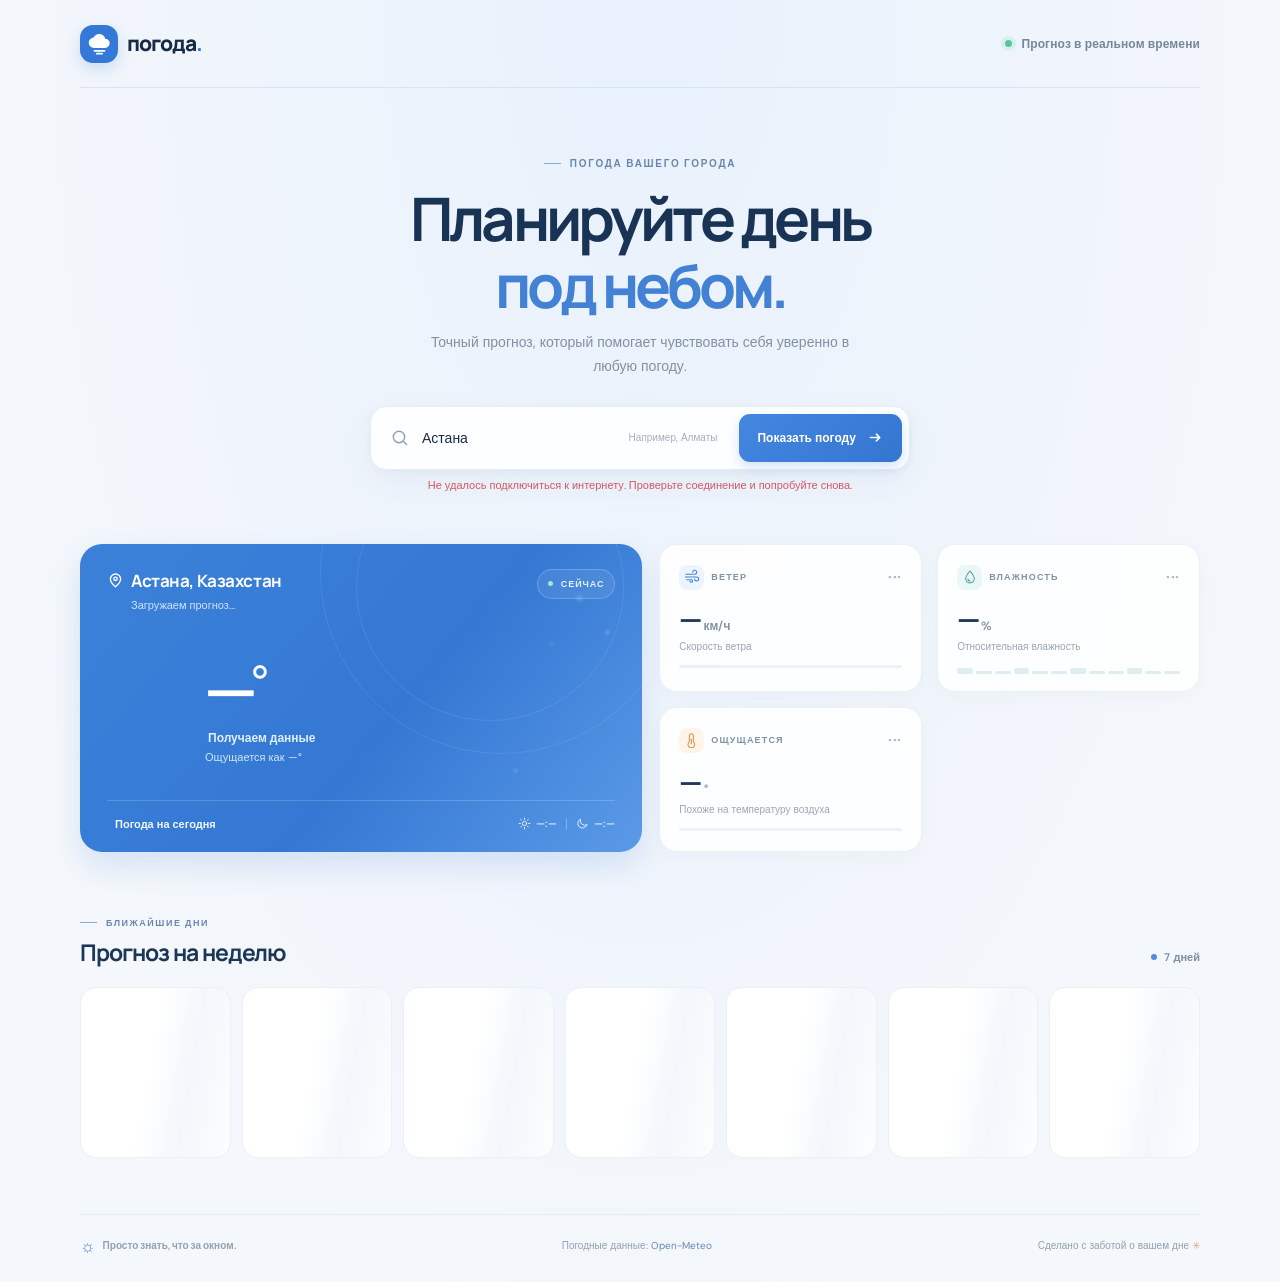
==== index.html @ a31941ef "Publish weather app: add index.html at repository root" ====
<!doctype html>
<html lang="ru">
  <head>
    <meta charset="UTF-8" />
    <meta name="viewport" content="width=device-width, initial-scale=1.0" />
    <meta name="theme-color" content="#f3f7fb" />
    <meta name="description" content="Простой прогноз погоды на сегодня и на 7 дней." />
    <title>Погода — прогноз рядом</title>
    <link rel="preconnect" href="https://fonts.googleapis.com" />
    <link rel="preconnect" href="https://fonts.gstatic.com" crossorigin />
    <link href="https://fonts.googleapis.com/css2?family=DM+Sans:wght@400;500;600;700&family=Manrope:wght@400;500;600;700;800&display=swap" rel="stylesheet" />
    <link rel="stylesheet" href="style.css" />
    <script src="app.js" defer></script>
  </head>
  <body>
    <div class="page-shell">
      <header class="topbar">
        <a class="brand" href="#top" aria-label="Погода — на главную">
          <span class="brand-mark" aria-hidden="true">
            <svg viewBox="0 0 40 40" fill="none"><path d="M12 26.5h16.2a6.8 6.8 0 0 0 .2-13.6 9 9 0 0 0-17-1.7A7.6 7.6 0 0 0 12 26.5Z" fill="currentColor"/><path d="M12.5 31h15M16 35h8" stroke="currentColor" stroke-width="2.5" stroke-linecap="round"/></svg>
          </span>
          <span>погода<span class="brand-dot">.</span></span>
        </a>
        <div class="topbar-note"><span class="live-dot"></span> Прогноз в реальном времени</div>
      </header>

      <main id="top">
        <section class="intro" aria-labelledby="page-title">
          <div class="eyebrow"><span class="eyebrow-line"></span> ПОГОДА ВАШЕГО ГОРОДА</div>
          <h1 id="page-title">Планируйте день<br /><span>под небом.</span></h1>
          <p class="intro-copy">Точный прогноз, который помогает чувствовать себя уверенно в любую погоду.</p>

          <form class="search-form" id="search-form" autocomplete="off">
            <label class="search-box" for="city-input">
              <svg class="search-icon" viewBox="0 0 24 24" aria-hidden="true"><circle cx="10.8" cy="10.8" r="6.8"/><path d="m16 16 4.3 4.3"/></svg>
              <input id="city-input" name="city" type="search" placeholder="Введите город" value="Астана" aria-label="Название города" required minlength="2" />
              <span class="input-hint">Например, Алматы</span>
            </label>
            <button class="search-button" id="search-button" type="submit">
              <span class="button-label">Показать погоду</span>
              <span class="button-spinner" aria-hidden="true"></span>
              <svg viewBox="0 0 20 20" aria-hidden="true"><path d="M4 10h11m-4-4 4 4-4 4"/></svg>
            </button>
            <div class="search-results" id="search-results" role="listbox" aria-label="Выберите город"></div>
          </form>
          <p class="form-message" id="form-message" role="status" aria-live="polite"></p>
        </section>

        <section class="weather-layout" id="weather-panel" aria-label="Погода" aria-busy="true">
          <article class="current-card">
            <div class="card-orb orb-one"></div><div class="card-orb orb-two"></div>
            <div class="current-topline">
              <div>
                <div class="location-label"><svg viewBox="0 0 20 20" aria-hidden="true"><path d="M16 8.3c0 4.2-6 9.1-6 9.1S4 12.5 4 8.3a6 6 0 1 1 12 0Z"/><circle cx="10" cy="8" r="2"/></svg><span id="location-name">Астана, Казахстан</span></div>
                <p class="local-time" id="local-time">Загружаем прогноз…</p>
              </div>
              <span class="today-pill"><span class="live-dot"></span> СЕЙЧАС</span>
            </div>
            <div class="current-main">
              <div class="current-condition">
                <div class="weather-icon current-icon" id="current-icon" aria-hidden="true"></div>
                <div class="temperature-wrap">
                  <div class="temperature" id="temperature">—<span>°</span></div>
                  <div class="condition-label" id="condition-label">Получаем данные</div>
                </div>
              </div>
              <div class="high-low" id="high-low">Ощущается как —°</div>
            </div>
            <div class="current-bottom">
              <div class="today-summary"><span class="summary-icon" id="today-icon" aria-hidden="true"></span><span id="today-summary">Погода на сегодня</span></div>
              <div class="sun-times"><span><svg viewBox="0 0 20 20" aria-hidden="true"><circle cx="10" cy="10" r="3.3"/><path d="M10 1.7v2m0 12.6v2M1.7 10h2m12.6 0h2m-14.2-6.3 1.4 1.4m9 9 1.4 1.4m0-11.8-1.4 1.4m-9 9-1.4 1.4"/></svg><b id="sunrise">—:—</b></span><i></i><span><svg viewBox="0 0 20 20" aria-hidden="true"><path d="M16.8 12.2A7.2 7.2 0 0 1 7 3.3a7.2 7.2 0 1 0 9.8 8.9Z"/></svg><b id="sunset">—:—</b></span></div>
            </div>
          </article>

          <div class="detail-grid" aria-label="Погодные показатели">
            <article class="detail-card">
              <div class="detail-heading"><span class="detail-icon wind-icon"><svg viewBox="0 0 24 24" aria-hidden="true"><path d="M3 8h13a3 3 0 1 0-3-3M2 12h17a3 3 0 1 1-3 3M4 16h7a2 2 0 1 1-2 2"/></svg></span><span>ВЕТЕР</span><span class="detail-kebab">···</span></div>
              <div class="detail-value"><span id="wind-value">—</span><small> км/ч</small></div>
              <div class="detail-note" id="wind-note">Скорость ветра</div>
              <div class="wind-meter"><span id="wind-meter-fill"></span></div>
            </article>
            <article class="detail-card">
              <div class="detail-heading"><span class="detail-icon humidity-icon"><svg viewBox="0 0 24 24" aria-hidden="true"><path d="M12 3s-6.5 7.4-6.5 11.4a6.5 6.5 0 1 0 13 0C18.5 10.4 12 3 12 3Z"/><path d="M9 15a3 3 0 0 0 3 3"/></svg></span><span>ВЛАЖНОСТЬ</span><span class="detail-kebab">···</span></div>
              <div class="detail-value"><span id="humidity-value">—</span><small>%</small></div>
              <div class="detail-note">Относительная влажность</div>
              <div class="humidity-bars" aria-hidden="true"><i></i><i></i><i></i><i></i><i></i><i></i><i></i><i></i><i></i><i></i><i></i><i></i></div>
            </article>
            <article class="detail-card feels-card">
              <div class="detail-heading"><span class="detail-icon feels-icon"><svg viewBox="0 0 24 24" aria-hidden="true"><path d="M14 14.8V5.5a3 3 0 0 0-6 0v9.3a5 5 0 1 0 6 0Z"/><path d="M11 11v7"/></svg></span><span>ОЩУЩАЕТСЯ</span><span class="detail-kebab">···</span></div>
              <div class="detail-value"><span id="feels-value">—</span><small>°</small></div>
              <div class="detail-note" id="feels-note">Похоже на температуру воздуха</div>
              <div class="feels-track"><span id="feels-track-fill"></span></div>
            </article>
          </div>
        </section>

        <section class="forecast-section" aria-labelledby="forecast-title">
          <div class="section-heading">
            <div><div class="eyebrow"><span class="eyebrow-line"></span> БЛИЖАЙШИЕ ДНИ</div><h2 id="forecast-title">Прогноз на неделю</h2></div>
            <div class="week-label"><span class="week-label-dot"></span> 7 дней</div>
          </div>
          <div class="forecast-grid" id="forecast-grid" aria-live="polite">
            <div class="forecast-skeleton"></div><div class="forecast-skeleton"></div><div class="forecast-skeleton"></div><div class="forecast-skeleton"></div><div class="forecast-skeleton"></div><div class="forecast-skeleton"></div><div class="forecast-skeleton"></div>
          </div>
        </section>
      </main>

      <footer class="footer">
        <div class="footer-brand"><span class="footer-mark">☼</span><span>Просто знать, что за окном.</span></div>
        <p>Погодные данные: <a href="https://open-meteo.com/" target="_blank" rel="noreferrer">Open-Meteo</a></p>
        <p class="footer-credit">Сделано с заботой о вашем дне <span>✳</span></p>
      </footer>
    </div>
  </body>
</html>
---- style.css ----
:root {
  color-scheme: light;
  --ink: #172b47;
  --muted: #8291a5;
  --blue: #3479d8;
  --blue-dark: #2266c5;
  --line: #e9eef5;
  --paper: #ffffff;
  --bg: #f4f7fb;
  font-family: "DM Sans", sans-serif;
  font-synthesis: none;
  text-rendering: optimizeLegibility;
}

* { box-sizing: border-box; }
html { min-width: 320px; scroll-behavior: smooth; }
body { margin: 0; min-height: 100vh; color: var(--ink); background: radial-gradient(ellipse at 50% 0%, #e8f1fc 0%, #f4f7fb 43rem, #f4f7fb 100%); }
button, input { font: inherit; }
button { -webkit-tap-highlight-color: transparent; }
.page-shell { width: min(1120px, calc(100% - 64px)); margin: 0 auto; }
.topbar { height: 88px; display: flex; align-items: center; justify-content: space-between; border-bottom: 1px solid rgba(206, 218, 232, .58); }
.brand { display: inline-flex; align-items: center; gap: 9px; color: var(--ink); text-decoration: none; font: 800 21px/1 "Manrope", sans-serif; letter-spacing: -1px; }
.brand-mark { width: 38px; height: 38px; display: grid; place-items: center; color: #fff; background: var(--blue); border-radius: 13px; box-shadow: 0 6px 15px #3479d833; }
.brand-mark svg { width: 27px; }
.brand-dot { color: var(--blue); }
.topbar-note { display: flex; align-items: center; gap: 9px; color: #75869d; font-size: 12px; font-weight: 600; letter-spacing: .01em; }
.live-dot { width: 7px; height: 7px; background: #55c697; display: inline-block; border-radius: 50%; box-shadow: 0 0 0 4px #55c69722; }
.intro { max-width: 630px; margin: 69px auto 50px; text-align: center; }
.eyebrow { display: flex; align-items: center; justify-content: center; gap: 9px; color: #6987ae; font-size: 10px; font-weight: 700; letter-spacing: .17em; }
.eyebrow-line { width: 17px; height: 1px; background: #89a9d0; }
h1, h2 { font-family: "Manrope", sans-serif; }
h1 { margin: 15px 0 12px; color: #193354; font-size: clamp(42px, 6vw, 60px); font-weight: 700; line-height: 1.12; letter-spacing: -.065em; }
h1 span { color: #4281d3; }
.intro-copy { margin: 0 auto; max-width: 430px; color: #8190a3; font-size: 14px; line-height: 1.7; }
.search-form { position: relative; display: flex; gap: 10px; max-width: 540px; margin: 27px auto 0; padding: 7px; border: 1px solid #e7edf5; border-radius: 16px; background: rgba(255,255,255,.91); box-shadow: 0 11px 30px #3151780d, 0 2px 7px #31517808; text-align: left; }
.search-box { display: flex; flex: 1; min-width: 0; align-items: center; gap: 12px; padding: 0 12px; }
.search-icon { width: 20px; height: 20px; fill: none; stroke: #91a1b6; stroke-width: 1.8; flex: none; }
.search-box input { width: 100%; min-width: 0; padding: 10px 0; border: 0; outline: none; color: var(--ink); background: transparent; font-size: 14px; }
.search-box input::placeholder { color: #9aa7b7; }
.input-hint { flex: none; color: #a3afbe; font-size: 10px; }
.search-button { display: inline-flex; align-items: center; justify-content: center; gap: 11px; min-height: 48px; padding: 0 18px; border: 0; border-radius: 11px; color: #fff; background: linear-gradient(135deg, #4387e1, #3475d0); box-shadow: 0 5px 12px #3479d833; cursor: pointer; font-size: 12px; font-weight: 700; white-space: nowrap; transition: transform .2s ease, box-shadow .2s ease, background .2s ease; }
.search-button:hover { background: linear-gradient(135deg, #367bd8, #2869c5); box-shadow: 0 8px 16px #3479d844; transform: translateY(-1px); }
.search-button:focus-visible, .search-box input:focus-visible { outline: 3px solid #79a9ec88; outline-offset: 2px; }
.search-button svg { width: 17px; fill: none; stroke: currentColor; stroke-width: 1.8; stroke-linecap: round; stroke-linejoin: round; }
.button-spinner { display: none; width: 14px; height: 14px; border: 2px solid #ffffff66; border-top-color: #fff; border-radius: 50%; animation: spin .7s linear infinite; }
.search-form.is-loading .button-label, .search-form.is-loading .search-button svg { display: none; }
.search-form.is-loading .button-spinner { display: inline-block; }
.search-button:disabled { cursor: wait; opacity: .85; }
.search-results { position: absolute; z-index: 5; top: calc(100% + 8px); right: 0; left: 0; display: none; padding: 6px; border: 1px solid var(--line); border-radius: 13px; background: #fff; box-shadow: 0 16px 40px #203e631f; }
.search-results.is-visible { display: block; animation: pop-in .18s ease both; }
.city-option { display: flex; width: 100%; align-items: center; gap: 11px; padding: 11px; border: 0; border-radius: 9px; background: transparent; color: var(--ink); text-align: left; cursor: pointer; }
.city-option:hover, .city-option:focus-visible { outline: none; background: #f1f6fc; }
.city-option-pin { width: 31px; height: 31px; display: grid; place-items: center; border-radius: 9px; color: var(--blue); background: #edf4fd; }
.city-option-pin svg { width: 16px; fill: none; stroke: currentColor; stroke-width: 1.7; }
.city-option-main { flex: 1; font-size: 13px; font-weight: 700; }
.city-option-sub { color: #94a2b4; font-size: 11px; }
.city-option-arrow { color: #9caec2; }
.form-message { min-height: 16px; margin: 8px 0 0; color: #da5962; font-size: 11px; }
.form-message:empty { visibility: hidden; }
.weather-layout { display: grid; grid-template-columns: 1.04fr 1fr; gap: 17px; transition: opacity .25s ease; }
.weather-layout.is-loading { opacity: .67; }
.current-card { position: relative; isolation: isolate; min-height: 306px; overflow: hidden; display: flex; flex-direction: column; justify-content: space-between; padding: 25px 27px 21px; border-radius: 22px; color: #fff; background: linear-gradient(130deg, #3b81d9 0%, #3478d3 56%, #5b9ae7 100%); box-shadow: 0 14px 30px #397cd52a; }
.current-card::before { position: absolute; z-index: -2; top: -152px; right: -40px; width: 360px; height: 360px; border: 1px solid #ffffff17; border-radius: 50%; content: ""; }
.current-card::after { position: absolute; z-index: -2; top: -91px; right: 18px; width: 266px; height: 266px; border: 1px solid #ffffff18; border-radius: 50%; content: ""; }
.card-orb { position: absolute; z-index: -1; border-radius: 50%; background: #a5d7fc; filter: blur(1px); opacity: .2; animation: float 7s ease-in-out infinite; }
.orb-one { top: 51px; right: 59px; width: 7px; height: 7px; box-shadow: 28px 34px 0 -1px #d4ecff, -28px 45px 0 -2px #d4ecff; }
.orb-two { right: 124px; bottom: 79px; width: 5px; height: 5px; animation-delay: -3s; }
.current-topline, .current-bottom { display: flex; align-items: flex-start; justify-content: space-between; gap: 10px; }
.location-label { display: flex; align-items: center; gap: 7px; font-family: "Manrope", sans-serif; font-size: 17px; font-weight: 700; letter-spacing: -.025em; }
.location-label svg { width: 17px; height: 17px; fill: none; stroke: currentColor; stroke-width: 1.6; }
.local-time { margin: 6px 0 0 24px; color: #d2e5fb; font-size: 11px; }
.today-pill { display: inline-flex; align-items: center; gap: 8px; padding: 8px 10px; border: 1px solid #ffffff35; border-radius: 999px; color: #e4f1ff; background: #ffffff13; font-size: 9px; font-weight: 700; letter-spacing: .1em; }
.today-pill .live-dot { width: 5px; height: 5px; background: #98edcd; box-shadow: none; }
.current-main { margin: 18px 0 10px; }
.current-condition { display: flex; align-items: center; gap: 12px; }
.weather-icon { display: flex; align-items: center; justify-content: center; flex: none; }
.weather-icon svg { width: 100%; height: 100%; overflow: visible; }
.current-icon { width: 85px; height: 85px; filter: drop-shadow(0 7px 10px #1751a735); animation: float 5.5s ease-in-out infinite; }
.weather-icon .sun-core { fill: #ffe598; }
.weather-icon .sun-rays { fill: none; stroke: #ffe598; stroke-width: 4; stroke-linecap: round; }
.weather-icon .cloud-main { fill: #f6fbff; }
.weather-icon .cloud-shadow { fill: #d3e7fa; }
.weather-icon .rain-line { stroke: #c8e8ff; stroke-width: 3; stroke-linecap: round; }
.weather-icon .snow-dot { fill: #fff; }
.weather-icon .flash { fill: #ffdf83; }
.weather-icon .fog-line { stroke: #e1f0ff; stroke-width: 3; stroke-linecap: round; }
.temperature { font-family: "Manrope", sans-serif; font-size: 69px; font-weight: 600; line-height: .95; letter-spacing: -.085em; }
.temperature span { vertical-align: 22px; font-size: 38px; font-weight: 500; }
.condition-label { margin: 8px 0 0 4px; color: #e0efff; font-size: 12px; font-weight: 600; }
.high-low { margin: 4px 0 0 98px; color: #d3e6fa; font-size: 11px; }
.current-bottom { align-items: center; padding-top: 16px; border-top: 1px solid #ffffff2e; }
.today-summary { display: flex; align-items: center; gap: 8px; color: #f1f7ff; font-size: 11px; font-weight: 600; }
.summary-icon { font-size: 15px; line-height: 1; }
.sun-times { display: flex; align-items: center; gap: 9px; color: #e3f0fd; font-size: 10px; }
.sun-times span { display: inline-flex; align-items: center; gap: 5px; }
.sun-times svg { width: 13px; height: 13px; fill: none; stroke: currentColor; stroke-width: 1.5; stroke-linecap: round; }
.sun-times i { width: 1px; height: 12px; background: #ffffff4d; }
.sun-times b { font-weight: 600; }
.detail-grid { display: grid; grid-template-columns: 1fr 1fr; gap: 15px; }
.detail-card { position: relative; min-height: 145px; padding: 20px 19px 17px; overflow: hidden; border: 1px solid #eaf0f6; border-radius: 18px; background: rgba(255,255,255,.88); box-shadow: 0 5px 18px #1f3d6007; transition: transform .2s ease, box-shadow .2s ease; }
.detail-card:hover, .forecast-card:hover { transform: translateY(-3px); box-shadow: 0 12px 26px #1f3d6010; }
.detail-heading { display: flex; align-items: center; gap: 7px; color: #8192a7; font-size: 9px; font-weight: 700; letter-spacing: .13em; }
.detail-icon { width: 25px; height: 25px; display: grid; place-items: center; border-radius: 8px; }
.detail-icon svg { width: 16px; height: 16px; fill: none; stroke: currentColor; stroke-width: 1.6; stroke-linecap: round; stroke-linejoin: round; }
.wind-icon { color: #4485d5; background: #edf4fe; }
.humidity-icon { color: #4a9ca2; background: #eaf7f6; }
.feels-icon { color: #d39251; background: #fff4e8; }
.detail-kebab { margin-left: auto; color: #aab6c5; font-size: 15px; letter-spacing: .05em; }
.detail-value { display: flex; align-items: baseline; margin: 14px 0 0; color: #1f395a; font-family: "Manrope", sans-serif; font-size: 30px; font-weight: 700; line-height: 1; letter-spacing: -.06em; }
.detail-value small { margin-left: 3px; color: #8393a6; font-family: "DM Sans", sans-serif; font-size: 12px; font-weight: 600; letter-spacing: 0; }
.detail-note { margin-top: 6px; color: #99a6b5; font-size: 10px; }
.wind-meter, .feels-track { height: 3px; margin-top: 12px; overflow: hidden; border-radius: 99px; background: #edf1f6; }
.wind-meter span, .feels-track span { display: block; width: 0; height: 100%; border-radius: inherit; background: linear-gradient(90deg, #64b7d7, #4383dd); transition: width .55s ease; }
.feels-track span { background: linear-gradient(90deg, #efc478, #e38464); }
.humidity-bars { display: flex; align-items: flex-end; gap: 3px; height: 12px; margin-top: 9px; }
.humidity-bars i { flex: 1; height: 3px; border-radius: 2px; background: #deeeed; transition: height .4s ease, background .4s ease; }
.humidity-bars i:nth-child(3n + 1) { height: 6px; }
.humidity-bars i.active { height: 10px; background: #6dbcb4; }
.forecast-section { margin-top: 65px; }
.section-heading { display: flex; align-items: flex-end; justify-content: space-between; margin-bottom: 19px; }
.section-heading .eyebrow { justify-content: flex-start; font-size: 9px; }
h2 { margin: 7px 0 0; color: #1c3656; font-size: 23px; font-weight: 700; letter-spacing: -.045em; }
.week-label { display: flex; align-items: center; gap: 7px; padding-bottom: 4px; color: #7d8da2; font-size: 11px; font-weight: 600; }
.week-label-dot { width: 6px; height: 6px; border-radius: 50%; background: #4f8ddd; }
.forecast-grid { display: grid; grid-template-columns: repeat(7, minmax(0, 1fr)); gap: 11px; }
.forecast-card { min-height: 171px; display: flex; flex-direction: column; align-items: center; padding: 16px 8px 13px; border: 1px solid #eaf0f6; border-radius: 16px; background: rgba(255,255,255,.9); box-shadow: 0 5px 18px #1f3d6006; transition: transform .2s ease, box-shadow .2s ease; animation: pop-in .32s ease both; }
.forecast-card:nth-child(2) { animation-delay: .03s; }.forecast-card:nth-child(3) { animation-delay: .06s; }.forecast-card:nth-child(4) { animation-delay: .09s; }.forecast-card:nth-child(5) { animation-delay: .12s; }.forecast-card:nth-child(6) { animation-delay: .15s; }.forecast-card:nth-child(7) { animation-delay: .18s; }
.forecast-day { color: #576d89; font-size: 11px; font-weight: 700; }
.forecast-date { margin-top: 4px; color: #a2adbb; font-size: 9px; }
.forecast-icon { width: 42px; height: 42px; margin: 10px 0 7px; }
.forecast-range { display: flex; align-items: center; gap: 7px; font-family: "Manrope", sans-serif; font-size: 12px; font-weight: 700; letter-spacing: -.035em; }
.forecast-max { color: #385a82; }.forecast-min { color: #9aa9b9; font-weight: 600; }
.forecast-rain { height: 12px; margin-top: 8px; color: #56a5cf; font-size: 9px; font-weight: 600; }
.forecast-skeleton { height: 171px; border: 1px solid #eaf0f6; border-radius: 16px; background: linear-gradient(100deg,#fff 25%,#f3f7fb 38%,#fff 60%); background-size: 200% 100%; animation: shimmer 1.5s infinite; }
.footer { display: flex; align-items: center; justify-content: space-between; gap: 16px; margin-top: 56px; padding: 20px 0 25px; border-top: 1px solid #e5ebf3; color: #94a0b1; font-size: 10px; }
.footer p { margin: 0; }
.footer a { color: #6587b1; text-decoration: none; }
.footer a:hover { color: var(--blue); text-decoration: underline; }
.footer-brand { display: flex; align-items: center; gap: 7px; font-weight: 600; }
.footer-mark { color: #4c86d4; font-size: 17px; }
.footer-credit span { color: #e6a476; }
.sr-only { position: absolute; width: 1px; height: 1px; overflow: hidden; clip: rect(0,0,0,0); white-space: nowrap; clip-path: inset(50%); }

@keyframes spin { to { transform: rotate(360deg); } }
@keyframes float { 0%,100% { transform: translateY(0); } 50% { transform: translateY(-6px); } }
@keyframes pop-in { from { opacity: 0; transform: translateY(7px); } to { opacity: 1; transform: translateY(0); } }
@keyframes shimmer { to { background-position-x: -200%; } }

@media (max-width: 850px) {
  .page-shell { width: min(720px, calc(100% - 40px)); }
  .weather-layout { grid-template-columns: 1fr; }
  .current-card { min-height: 284px; }
  .detail-grid { gap: 12px; }
  .forecast-grid { grid-template-columns: repeat(4, minmax(0, 1fr)); }
  .forecast-card:nth-child(n + 5) { min-height: 158px; }
  .forecast-section { margin-top: 50px; }
}
@media (max-width: 520px) {
  .page-shell { width: calc(100% - 32px); }
  .topbar { height: 70px; }
  .brand { font-size: 19px; }
  .brand-mark { width: 34px; height: 34px; border-radius: 11px; }
  .topbar-note { gap: 7px; font-size: 10px; }
  .intro { margin: 43px auto 28px; }
  h1 { margin-top: 13px; font-size: 43px; }
  .intro-copy { max-width: 310px; font-size: 12px; }
  .search-form { gap: 5px; margin-top: 21px; padding: 5px; border-radius: 14px; }
  .search-box { gap: 8px; padding: 0 8px; }
  .search-box input { font-size: 13px; }
  .input-hint { display: none; }
  .search-button { min-height: 44px; gap: 0; padding: 0 12px; border-radius: 10px; font-size: 11px; }
  .search-button svg { display: none; }
  .current-card { min-height: 277px; padding: 20px 19px 17px; border-radius: 19px; }
  .location-label { font-size: 15px; }
  .local-time { font-size: 10px; }
  .today-pill { padding: 7px 8px; font-size: 8px; }
  .current-icon { width: 75px; height: 75px; }
  .temperature { font-size: 62px; }
  .temperature span { vertical-align: 19px; font-size: 34px; }
  .high-low { margin-left: 87px; font-size: 10px; }
  .today-summary { font-size: 10px; }
  .sun-times { gap: 6px; font-size: 9px; }
  .detail-grid { gap: 9px; }
  .detail-card { min-height: 137px; padding: 15px 13px 13px; border-radius: 15px; }
  .detail-heading { gap: 6px; font-size: 8px; letter-spacing: .08em; }
  .detail-icon { width: 23px; height: 23px; }
  .detail-icon svg { width: 15px; height: 15px; }
  .detail-value { margin-top: 14px; font-size: 28px; }
  .detail-note { font-size: 9px; }
  .forecast-section { margin-top: 44px; }
  .section-heading { margin-bottom: 15px; }
  h2 { font-size: 21px; }
  .forecast-grid { grid-template-columns: repeat(2, minmax(0, 1fr)); gap: 9px; }
  .forecast-card { min-height: 132px; display: grid; grid-template-columns: 1fr auto; grid-template-rows: auto auto 1fr; align-items: center; justify-items: start; padding: 12px 13px; border-radius: 14px; }
  .forecast-day { grid-column: 1; grid-row: 1; font-size: 11px; }
  .forecast-date { grid-column: 1; grid-row: 2; }
  .forecast-icon { grid-column: 2; grid-row: 1 / 3; width: 39px; height: 39px; margin: 0; }
  .forecast-range { grid-column: 1; grid-row: 3; align-self: end; font-size: 12px; }
  .forecast-rain { grid-column: 2; grid-row: 3; align-self: end; justify-self: end; margin-top: 0; }
  .forecast-skeleton { height: 132px; }
  .footer { flex-wrap: wrap; justify-content: center; gap: 10px 18px; margin-top: 42px; padding-bottom: 22px; text-align: center; }
  .footer-credit { width: 100%; }
}
@media (max-width: 360px) {
  .page-shell { width: calc(100% - 24px); }
  .topbar-note { font-size: 9px; }
  h1 { font-size: 39px; }
  .search-button { padding: 0 9px; font-size: 10px; }
  .current-card { padding-right: 14px; padding-left: 14px; }
  .current-icon { width: 67px; height: 67px; }
  .temperature { font-size: 57px; }
  .high-low { margin-left: 79px; }
  .sun-times { font-size: 8px; }
}
@media (prefers-reduced-motion: reduce) {
  *, *::before, *::after { scroll-behavior: auto !important; animation-duration: .01ms !important; animation-iteration-count: 1 !important; transition-duration: .01ms !important; }
}
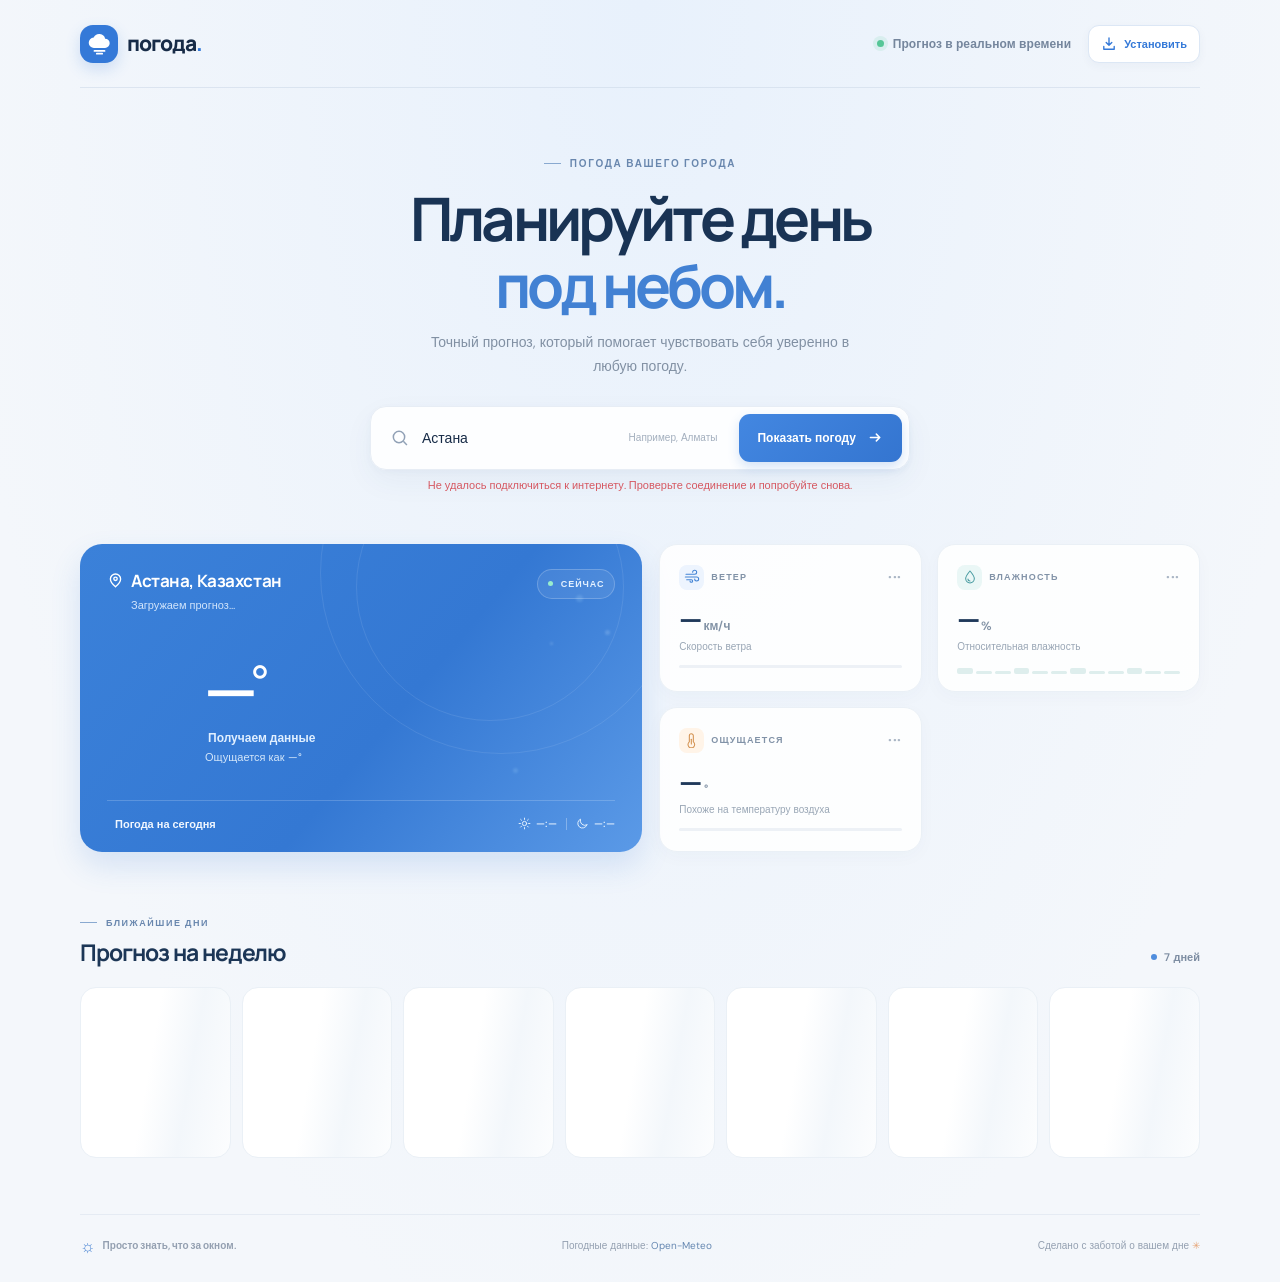
==== commit e97e42c9: "Make weather forecast installable as a PWA" ====
--- a/index.html
+++ b/index.html
@@ -1,115 +1,124 @@
-<!doctype html>
-<html lang="ru">
-  <head>
-    <meta charset="UTF-8" />
-    <meta name="viewport" content="width=device-width, initial-scale=1.0" />
-    <meta name="theme-color" content="#f3f7fb" />
-    <meta name="description" content="Простой прогноз погоды на сегодня и на 7 дней." />
-    <title>Погода — прогноз рядом</title>
-    <link rel="preconnect" href="https://fonts.googleapis.com" />
-    <link rel="preconnect" href="https://fonts.gstatic.com" crossorigin />
-    <link href="https://fonts.googleapis.com/css2?family=DM+Sans:wght@400;500;600;700&family=Manrope:wght@400;500;600;700;800&display=swap" rel="stylesheet" />
-    <link rel="stylesheet" href="style.css" />
-    <script src="app.js" defer></script>
-  </head>
-  <body>
-    <div class="page-shell">
-      <header class="topbar">
-        <a class="brand" href="#top" aria-label="Погода — на главную">
-          <span class="brand-mark" aria-hidden="true">
-            <svg viewBox="0 0 40 40" fill="none"><path d="M12 26.5h16.2a6.8 6.8 0 0 0 .2-13.6 9 9 0 0 0-17-1.7A7.6 7.6 0 0 0 12 26.5Z" fill="currentColor"/><path d="M12.5 31h15M16 35h8" stroke="currentColor" stroke-width="2.5" stroke-linecap="round"/></svg>
-          </span>
-          <span>погода<span class="brand-dot">.</span></span>
-        </a>
-        <div class="topbar-note"><span class="live-dot"></span> Прогноз в реальном времени</div>
-      </header>
-
-      <main id="top">
-        <section class="intro" aria-labelledby="page-title">
-          <div class="eyebrow"><span class="eyebrow-line"></span> ПОГОДА ВАШЕГО ГОРОДА</div>
-          <h1 id="page-title">Планируйте день<br /><span>под небом.</span></h1>
-          <p class="intro-copy">Точный прогноз, который помогает чувствовать себя уверенно в любую погоду.</p>
-
-          <form class="search-form" id="search-form" autocomplete="off">
-            <label class="search-box" for="city-input">
-              <svg class="search-icon" viewBox="0 0 24 24" aria-hidden="true"><circle cx="10.8" cy="10.8" r="6.8"/><path d="m16 16 4.3 4.3"/></svg>
-              <input id="city-input" name="city" type="search" placeholder="Введите город" value="Астана" aria-label="Название города" required minlength="2" />
-              <span class="input-hint">Например, Алматы</span>
-            </label>
-            <button class="search-button" id="search-button" type="submit">
-              <span class="button-label">Показать погоду</span>
-              <span class="button-spinner" aria-hidden="true"></span>
-              <svg viewBox="0 0 20 20" aria-hidden="true"><path d="M4 10h11m-4-4 4 4-4 4"/></svg>
-            </button>
-            <div class="search-results" id="search-results" role="listbox" aria-label="Выберите город"></div>
-          </form>
-          <p class="form-message" id="form-message" role="status" aria-live="polite"></p>
-        </section>
-
-        <section class="weather-layout" id="weather-panel" aria-label="Погода" aria-busy="true">
-          <article class="current-card">
-            <div class="card-orb orb-one"></div><div class="card-orb orb-two"></div>
-            <div class="current-topline">
-              <div>
-                <div class="location-label"><svg viewBox="0 0 20 20" aria-hidden="true"><path d="M16 8.3c0 4.2-6 9.1-6 9.1S4 12.5 4 8.3a6 6 0 1 1 12 0Z"/><circle cx="10" cy="8" r="2"/></svg><span id="location-name">Астана, Казахстан</span></div>
-                <p class="local-time" id="local-time">Загружаем прогноз…</p>
-              </div>
-              <span class="today-pill"><span class="live-dot"></span> СЕЙЧАС</span>
-            </div>
-            <div class="current-main">
-              <div class="current-condition">
-                <div class="weather-icon current-icon" id="current-icon" aria-hidden="true"></div>
-                <div class="temperature-wrap">
-                  <div class="temperature" id="temperature">—<span>°</span></div>
-                  <div class="condition-label" id="condition-label">Получаем данные</div>
-                </div>
-              </div>
-              <div class="high-low" id="high-low">Ощущается как —°</div>
-            </div>
-            <div class="current-bottom">
-              <div class="today-summary"><span class="summary-icon" id="today-icon" aria-hidden="true"></span><span id="today-summary">Погода на сегодня</span></div>
-              <div class="sun-times"><span><svg viewBox="0 0 20 20" aria-hidden="true"><circle cx="10" cy="10" r="3.3"/><path d="M10 1.7v2m0 12.6v2M1.7 10h2m12.6 0h2m-14.2-6.3 1.4 1.4m9 9 1.4 1.4m0-11.8-1.4 1.4m-9 9-1.4 1.4"/></svg><b id="sunrise">—:—</b></span><i></i><span><svg viewBox="0 0 20 20" aria-hidden="true"><path d="M16.8 12.2A7.2 7.2 0 0 1 7 3.3a7.2 7.2 0 1 0 9.8 8.9Z"/></svg><b id="sunset">—:—</b></span></div>
-            </div>
-          </article>
-
-          <div class="detail-grid" aria-label="Погодные показатели">
-            <article class="detail-card">
-              <div class="detail-heading"><span class="detail-icon wind-icon"><svg viewBox="0 0 24 24" aria-hidden="true"><path d="M3 8h13a3 3 0 1 0-3-3M2 12h17a3 3 0 1 1-3 3M4 16h7a2 2 0 1 1-2 2"/></svg></span><span>ВЕТЕР</span><span class="detail-kebab">···</span></div>
-              <div class="detail-value"><span id="wind-value">—</span><small> км/ч</small></div>
-              <div class="detail-note" id="wind-note">Скорость ветра</div>
-              <div class="wind-meter"><span id="wind-meter-fill"></span></div>
-            </article>
-            <article class="detail-card">
-              <div class="detail-heading"><span class="detail-icon humidity-icon"><svg viewBox="0 0 24 24" aria-hidden="true"><path d="M12 3s-6.5 7.4-6.5 11.4a6.5 6.5 0 1 0 13 0C18.5 10.4 12 3 12 3Z"/><path d="M9 15a3 3 0 0 0 3 3"/></svg></span><span>ВЛАЖНОСТЬ</span><span class="detail-kebab">···</span></div>
-              <div class="detail-value"><span id="humidity-value">—</span><small>%</small></div>
-              <div class="detail-note">Относительная влажность</div>
-              <div class="humidity-bars" aria-hidden="true"><i></i><i></i><i></i><i></i><i></i><i></i><i></i><i></i><i></i><i></i><i></i><i></i></div>
-            </article>
-            <article class="detail-card feels-card">
-              <div class="detail-heading"><span class="detail-icon feels-icon"><svg viewBox="0 0 24 24" aria-hidden="true"><path d="M14 14.8V5.5a3 3 0 0 0-6 0v9.3a5 5 0 1 0 6 0Z"/><path d="M11 11v7"/></svg></span><span>ОЩУЩАЕТСЯ</span><span class="detail-kebab">···</span></div>
-              <div class="detail-value"><span id="feels-value">—</span><small>°</small></div>
-              <div class="detail-note" id="feels-note">Похоже на температуру воздуха</div>
-              <div class="feels-track"><span id="feels-track-fill"></span></div>
-            </article>
-          </div>
-        </section>
-
-        <section class="forecast-section" aria-labelledby="forecast-title">
-          <div class="section-heading">
-            <div><div class="eyebrow"><span class="eyebrow-line"></span> БЛИЖАЙШИЕ ДНИ</div><h2 id="forecast-title">Прогноз на неделю</h2></div>
-            <div class="week-label"><span class="week-label-dot"></span> 7 дней</div>
-          </div>
-          <div class="forecast-grid" id="forecast-grid" aria-live="polite">
-            <div class="forecast-skeleton"></div><div class="forecast-skeleton"></div><div class="forecast-skeleton"></div><div class="forecast-skeleton"></div><div class="forecast-skeleton"></div><div class="forecast-skeleton"></div><div class="forecast-skeleton"></div>
-          </div>
-        </section>
-      </main>
-
-      <footer class="footer">
-        <div class="footer-brand"><span class="footer-mark">☼</span><span>Просто знать, что за окном.</span></div>
-        <p>Погодные данные: <a href="https://open-meteo.com/" target="_blank" rel="noreferrer">Open-Meteo</a></p>
-        <p class="footer-credit">Сделано с заботой о вашем дне <span>✳</span></p>
-      </footer>
-    </div>
-  </body>
-</html>
+<!doctype html>
+<html lang="ru">
+  <head>
+    <meta charset="UTF-8" />
+    <meta name="viewport" content="width=device-width, initial-scale=1.0" />
+    <meta name="theme-color" content="#f3f7fb" />
+    <meta name="description" content="Простой прогноз погоды на сегодня и на 7 дней." />
+    <title>Погода — прогноз рядом</title>
+    <link rel="manifest" href="./manifest.webmanifest" />
+    <link rel="icon" href="./icons/icon-192.png" type="image/png" />
+    <link rel="apple-touch-icon" href="./icons/icon-192.png" />
+    <link rel="preconnect" href="https://fonts.googleapis.com" />
+    <link rel="preconnect" href="https://fonts.gstatic.com" crossorigin />
+    <link href="https://fonts.googleapis.com/css2?family=DM+Sans:wght@400;500;600;700&family=Manrope:wght@400;500;600;700;800&display=swap" rel="stylesheet" />
+    <link rel="stylesheet" href="style.css" />
+    <script src="app.js" defer></script>
+  </head>
+  <body>
+    <div class="page-shell">
+      <header class="topbar">
+        <a class="brand" href="#top" aria-label="Погода — на главную">
+          <span class="brand-mark" aria-hidden="true">
+            <svg viewBox="0 0 40 40" fill="none"><path d="M12 26.5h16.2a6.8 6.8 0 0 0 .2-13.6 9 9 0 0 0-17-1.7A7.6 7.6 0 0 0 12 26.5Z" fill="currentColor"/><path d="M12.5 31h15M16 35h8" stroke="currentColor" stroke-width="2.5" stroke-linecap="round"/></svg>
+          </span>
+          <span>погода<span class="brand-dot">.</span></span>
+        </a>
+        <div class="topbar-actions">
+          <div class="topbar-note"><span class="live-dot"></span> Прогноз в реальном времени</div>
+          <button class="install-button" id="install-button" type="button" aria-label="Установить приложение">
+            <svg viewBox="0 0 20 20" aria-hidden="true"><path d="M10 2.5v9m0 0 3.5-3.5M10 11.5 6.5 8M3.5 13v3.5h13V13" /></svg>
+            <span>Установить</span>
+          </button>
+        </div>
+      </header>
+
+      <main id="top">
+        <section class="intro" aria-labelledby="page-title">
+          <div class="eyebrow"><span class="eyebrow-line"></span> ПОГОДА ВАШЕГО ГОРОДА</div>
+          <h1 id="page-title">Планируйте день<br /><span>под небом.</span></h1>
+          <p class="intro-copy">Точный прогноз, который помогает чувствовать себя уверенно в любую погоду.</p>
+
+          <form class="search-form" id="search-form" autocomplete="off">
+            <label class="search-box" for="city-input">
+              <svg class="search-icon" viewBox="0 0 24 24" aria-hidden="true"><circle cx="10.8" cy="10.8" r="6.8"/><path d="m16 16 4.3 4.3"/></svg>
+              <input id="city-input" name="city" type="search" placeholder="Введите город" value="Астана" aria-label="Название города" required minlength="2" />
+              <span class="input-hint">Например, Алматы</span>
+            </label>
+            <button class="search-button" id="search-button" type="submit">
+              <span class="button-label">Показать погоду</span>
+              <span class="button-spinner" aria-hidden="true"></span>
+              <svg viewBox="0 0 20 20" aria-hidden="true"><path d="M4 10h11m-4-4 4 4-4 4"/></svg>
+            </button>
+            <div class="search-results" id="search-results" role="listbox" aria-label="Выберите город"></div>
+          </form>
+          <p class="form-message" id="form-message" role="status" aria-live="polite"></p>
+        </section>
+
+        <section class="weather-layout" id="weather-panel" aria-label="Погода" aria-busy="true">
+          <article class="current-card">
+            <div class="card-orb orb-one"></div><div class="card-orb orb-two"></div>
+            <div class="current-topline">
+              <div>
+                <div class="location-label"><svg viewBox="0 0 20 20" aria-hidden="true"><path d="M16 8.3c0 4.2-6 9.1-6 9.1S4 12.5 4 8.3a6 6 0 1 1 12 0Z"/><circle cx="10" cy="8" r="2"/></svg><span id="location-name">Астана, Казахстан</span></div>
+                <p class="local-time" id="local-time">Загружаем прогноз…</p>
+              </div>
+              <span class="today-pill"><span class="live-dot"></span> СЕЙЧАС</span>
+            </div>
+            <div class="current-main">
+              <div class="current-condition">
+                <div class="weather-icon current-icon" id="current-icon" aria-hidden="true"></div>
+                <div class="temperature-wrap">
+                  <div class="temperature" id="temperature">—<span>°</span></div>
+                  <div class="condition-label" id="condition-label">Получаем данные</div>
+                </div>
+              </div>
+              <div class="high-low" id="high-low">Ощущается как —°</div>
+            </div>
+            <div class="current-bottom">
+              <div class="today-summary"><span class="summary-icon" id="today-icon" aria-hidden="true"></span><span id="today-summary">Погода на сегодня</span></div>
+              <div class="sun-times"><span><svg viewBox="0 0 20 20" aria-hidden="true"><circle cx="10" cy="10" r="3.3"/><path d="M10 1.7v2m0 12.6v2M1.7 10h2m12.6 0h2m-14.2-6.3 1.4 1.4m9 9 1.4 1.4m0-11.8-1.4 1.4m-9 9-1.4 1.4"/></svg><b id="sunrise">—:—</b></span><i></i><span><svg viewBox="0 0 20 20" aria-hidden="true"><path d="M16.8 12.2A7.2 7.2 0 0 1 7 3.3a7.2 7.2 0 1 0 9.8 8.9Z"/></svg><b id="sunset">—:—</b></span></div>
+            </div>
+          </article>
+
+          <div class="detail-grid" aria-label="Погодные показатели">
+            <article class="detail-card">
+              <div class="detail-heading"><span class="detail-icon wind-icon"><svg viewBox="0 0 24 24" aria-hidden="true"><path d="M3 8h13a3 3 0 1 0-3-3M2 12h17a3 3 0 1 1-3 3M4 16h7a2 2 0 1 1-2 2"/></svg></span><span>ВЕТЕР</span><span class="detail-kebab">···</span></div>
+              <div class="detail-value"><span id="wind-value">—</span><small> км/ч</small></div>
+              <div class="detail-note" id="wind-note">Скорость ветра</div>
+              <div class="wind-meter"><span id="wind-meter-fill"></span></div>
+            </article>
+            <article class="detail-card">
+              <div class="detail-heading"><span class="detail-icon humidity-icon"><svg viewBox="0 0 24 24" aria-hidden="true"><path d="M12 3s-6.5 7.4-6.5 11.4a6.5 6.5 0 1 0 13 0C18.5 10.4 12 3 12 3Z"/><path d="M9 15a3 3 0 0 0 3 3"/></svg></span><span>ВЛАЖНОСТЬ</span><span class="detail-kebab">···</span></div>
+              <div class="detail-value"><span id="humidity-value">—</span><small>%</small></div>
+              <div class="detail-note">Относительная влажность</div>
+              <div class="humidity-bars" aria-hidden="true"><i></i><i></i><i></i><i></i><i></i><i></i><i></i><i></i><i></i><i></i><i></i><i></i></div>
+            </article>
+            <article class="detail-card feels-card">
+              <div class="detail-heading"><span class="detail-icon feels-icon"><svg viewBox="0 0 24 24" aria-hidden="true"><path d="M14 14.8V5.5a3 3 0 0 0-6 0v9.3a5 5 0 1 0 6 0Z"/><path d="M11 11v7"/></svg></span><span>ОЩУЩАЕТСЯ</span><span class="detail-kebab">···</span></div>
+              <div class="detail-value"><span id="feels-value">—</span><small>°</small></div>
+              <div class="detail-note" id="feels-note">Похоже на температуру воздуха</div>
+              <div class="feels-track"><span id="feels-track-fill"></span></div>
+            </article>
+          </div>
+        </section>
+
+        <section class="forecast-section" aria-labelledby="forecast-title">
+          <div class="section-heading">
+            <div><div class="eyebrow"><span class="eyebrow-line"></span> БЛИЖАЙШИЕ ДНИ</div><h2 id="forecast-title">Прогноз на неделю</h2></div>
+            <div class="week-label"><span class="week-label-dot"></span> 7 дней</div>
+          </div>
+          <div class="forecast-grid" id="forecast-grid" aria-live="polite">
+            <div class="forecast-skeleton"></div><div class="forecast-skeleton"></div><div class="forecast-skeleton"></div><div class="forecast-skeleton"></div><div class="forecast-skeleton"></div><div class="forecast-skeleton"></div><div class="forecast-skeleton"></div>
+          </div>
+        </section>
+      </main>
+
+      <footer class="footer">
+        <div class="footer-brand"><span class="footer-mark">☼</span><span>Просто знать, что за окном.</span></div>
+        <p>Погодные данные: <a href="https://open-meteo.com/" target="_blank" rel="noreferrer">Open-Meteo</a></p>
+        <p class="footer-credit">Сделано с заботой о вашем дне <span>✳</span></p>
+      </footer>
+    </div>
+  </body>
+</html>
--- a/style.css
+++ b/style.css
@@ -1,217 +1,229 @@
-:root {
-  color-scheme: light;
-  --ink: #172b47;
-  --muted: #8291a5;
-  --blue: #3479d8;
-  --blue-dark: #2266c5;
-  --line: #e9eef5;
-  --paper: #ffffff;
-  --bg: #f4f7fb;
-  font-family: "DM Sans", sans-serif;
-  font-synthesis: none;
-  text-rendering: optimizeLegibility;
-}
-
-* { box-sizing: border-box; }
-html { min-width: 320px; scroll-behavior: smooth; }
-body { margin: 0; min-height: 100vh; color: var(--ink); background: radial-gradient(ellipse at 50% 0%, #e8f1fc 0%, #f4f7fb 43rem, #f4f7fb 100%); }
-button, input { font: inherit; }
-button { -webkit-tap-highlight-color: transparent; }
-.page-shell { width: min(1120px, calc(100% - 64px)); margin: 0 auto; }
-.topbar { height: 88px; display: flex; align-items: center; justify-content: space-between; border-bottom: 1px solid rgba(206, 218, 232, .58); }
-.brand { display: inline-flex; align-items: center; gap: 9px; color: var(--ink); text-decoration: none; font: 800 21px/1 "Manrope", sans-serif; letter-spacing: -1px; }
-.brand-mark { width: 38px; height: 38px; display: grid; place-items: center; color: #fff; background: var(--blue); border-radius: 13px; box-shadow: 0 6px 15px #3479d833; }
-.brand-mark svg { width: 27px; }
-.brand-dot { color: var(--blue); }
-.topbar-note { display: flex; align-items: center; gap: 9px; color: #75869d; font-size: 12px; font-weight: 600; letter-spacing: .01em; }
-.live-dot { width: 7px; height: 7px; background: #55c697; display: inline-block; border-radius: 50%; box-shadow: 0 0 0 4px #55c69722; }
-.intro { max-width: 630px; margin: 69px auto 50px; text-align: center; }
-.eyebrow { display: flex; align-items: center; justify-content: center; gap: 9px; color: #6987ae; font-size: 10px; font-weight: 700; letter-spacing: .17em; }
-.eyebrow-line { width: 17px; height: 1px; background: #89a9d0; }
-h1, h2 { font-family: "Manrope", sans-serif; }
-h1 { margin: 15px 0 12px; color: #193354; font-size: clamp(42px, 6vw, 60px); font-weight: 700; line-height: 1.12; letter-spacing: -.065em; }
-h1 span { color: #4281d3; }
-.intro-copy { margin: 0 auto; max-width: 430px; color: #8190a3; font-size: 14px; line-height: 1.7; }
-.search-form { position: relative; display: flex; gap: 10px; max-width: 540px; margin: 27px auto 0; padding: 7px; border: 1px solid #e7edf5; border-radius: 16px; background: rgba(255,255,255,.91); box-shadow: 0 11px 30px #3151780d, 0 2px 7px #31517808; text-align: left; }
-.search-box { display: flex; flex: 1; min-width: 0; align-items: center; gap: 12px; padding: 0 12px; }
-.search-icon { width: 20px; height: 20px; fill: none; stroke: #91a1b6; stroke-width: 1.8; flex: none; }
-.search-box input { width: 100%; min-width: 0; padding: 10px 0; border: 0; outline: none; color: var(--ink); background: transparent; font-size: 14px; }
-.search-box input::placeholder { color: #9aa7b7; }
-.input-hint { flex: none; color: #a3afbe; font-size: 10px; }
-.search-button { display: inline-flex; align-items: center; justify-content: center; gap: 11px; min-height: 48px; padding: 0 18px; border: 0; border-radius: 11px; color: #fff; background: linear-gradient(135deg, #4387e1, #3475d0); box-shadow: 0 5px 12px #3479d833; cursor: pointer; font-size: 12px; font-weight: 700; white-space: nowrap; transition: transform .2s ease, box-shadow .2s ease, background .2s ease; }
-.search-button:hover { background: linear-gradient(135deg, #367bd8, #2869c5); box-shadow: 0 8px 16px #3479d844; transform: translateY(-1px); }
-.search-button:focus-visible, .search-box input:focus-visible { outline: 3px solid #79a9ec88; outline-offset: 2px; }
-.search-button svg { width: 17px; fill: none; stroke: currentColor; stroke-width: 1.8; stroke-linecap: round; stroke-linejoin: round; }
-.button-spinner { display: none; width: 14px; height: 14px; border: 2px solid #ffffff66; border-top-color: #fff; border-radius: 50%; animation: spin .7s linear infinite; }
-.search-form.is-loading .button-label, .search-form.is-loading .search-button svg { display: none; }
-.search-form.is-loading .button-spinner { display: inline-block; }
-.search-button:disabled { cursor: wait; opacity: .85; }
-.search-results { position: absolute; z-index: 5; top: calc(100% + 8px); right: 0; left: 0; display: none; padding: 6px; border: 1px solid var(--line); border-radius: 13px; background: #fff; box-shadow: 0 16px 40px #203e631f; }
-.search-results.is-visible { display: block; animation: pop-in .18s ease both; }
-.city-option { display: flex; width: 100%; align-items: center; gap: 11px; padding: 11px; border: 0; border-radius: 9px; background: transparent; color: var(--ink); text-align: left; cursor: pointer; }
-.city-option:hover, .city-option:focus-visible { outline: none; background: #f1f6fc; }
-.city-option-pin { width: 31px; height: 31px; display: grid; place-items: center; border-radius: 9px; color: var(--blue); background: #edf4fd; }
-.city-option-pin svg { width: 16px; fill: none; stroke: currentColor; stroke-width: 1.7; }
-.city-option-main { flex: 1; font-size: 13px; font-weight: 700; }
-.city-option-sub { color: #94a2b4; font-size: 11px; }
-.city-option-arrow { color: #9caec2; }
-.form-message { min-height: 16px; margin: 8px 0 0; color: #da5962; font-size: 11px; }
-.form-message:empty { visibility: hidden; }
-.weather-layout { display: grid; grid-template-columns: 1.04fr 1fr; gap: 17px; transition: opacity .25s ease; }
-.weather-layout.is-loading { opacity: .67; }
-.current-card { position: relative; isolation: isolate; min-height: 306px; overflow: hidden; display: flex; flex-direction: column; justify-content: space-between; padding: 25px 27px 21px; border-radius: 22px; color: #fff; background: linear-gradient(130deg, #3b81d9 0%, #3478d3 56%, #5b9ae7 100%); box-shadow: 0 14px 30px #397cd52a; }
-.current-card::before { position: absolute; z-index: -2; top: -152px; right: -40px; width: 360px; height: 360px; border: 1px solid #ffffff17; border-radius: 50%; content: ""; }
-.current-card::after { position: absolute; z-index: -2; top: -91px; right: 18px; width: 266px; height: 266px; border: 1px solid #ffffff18; border-radius: 50%; content: ""; }
-.card-orb { position: absolute; z-index: -1; border-radius: 50%; background: #a5d7fc; filter: blur(1px); opacity: .2; animation: float 7s ease-in-out infinite; }
-.orb-one { top: 51px; right: 59px; width: 7px; height: 7px; box-shadow: 28px 34px 0 -1px #d4ecff, -28px 45px 0 -2px #d4ecff; }
-.orb-two { right: 124px; bottom: 79px; width: 5px; height: 5px; animation-delay: -3s; }
-.current-topline, .current-bottom { display: flex; align-items: flex-start; justify-content: space-between; gap: 10px; }
-.location-label { display: flex; align-items: center; gap: 7px; font-family: "Manrope", sans-serif; font-size: 17px; font-weight: 700; letter-spacing: -.025em; }
-.location-label svg { width: 17px; height: 17px; fill: none; stroke: currentColor; stroke-width: 1.6; }
-.local-time { margin: 6px 0 0 24px; color: #d2e5fb; font-size: 11px; }
-.today-pill { display: inline-flex; align-items: center; gap: 8px; padding: 8px 10px; border: 1px solid #ffffff35; border-radius: 999px; color: #e4f1ff; background: #ffffff13; font-size: 9px; font-weight: 700; letter-spacing: .1em; }
-.today-pill .live-dot { width: 5px; height: 5px; background: #98edcd; box-shadow: none; }
-.current-main { margin: 18px 0 10px; }
-.current-condition { display: flex; align-items: center; gap: 12px; }
-.weather-icon { display: flex; align-items: center; justify-content: center; flex: none; }
-.weather-icon svg { width: 100%; height: 100%; overflow: visible; }
-.current-icon { width: 85px; height: 85px; filter: drop-shadow(0 7px 10px #1751a735); animation: float 5.5s ease-in-out infinite; }
-.weather-icon .sun-core { fill: #ffe598; }
-.weather-icon .sun-rays { fill: none; stroke: #ffe598; stroke-width: 4; stroke-linecap: round; }
-.weather-icon .cloud-main { fill: #f6fbff; }
-.weather-icon .cloud-shadow { fill: #d3e7fa; }
-.weather-icon .rain-line { stroke: #c8e8ff; stroke-width: 3; stroke-linecap: round; }
-.weather-icon .snow-dot { fill: #fff; }
-.weather-icon .flash { fill: #ffdf83; }
-.weather-icon .fog-line { stroke: #e1f0ff; stroke-width: 3; stroke-linecap: round; }
-.temperature { font-family: "Manrope", sans-serif; font-size: 69px; font-weight: 600; line-height: .95; letter-spacing: -.085em; }
-.temperature span { vertical-align: 22px; font-size: 38px; font-weight: 500; }
-.condition-label { margin: 8px 0 0 4px; color: #e0efff; font-size: 12px; font-weight: 600; }
-.high-low { margin: 4px 0 0 98px; color: #d3e6fa; font-size: 11px; }
-.current-bottom { align-items: center; padding-top: 16px; border-top: 1px solid #ffffff2e; }
-.today-summary { display: flex; align-items: center; gap: 8px; color: #f1f7ff; font-size: 11px; font-weight: 600; }
-.summary-icon { font-size: 15px; line-height: 1; }
-.sun-times { display: flex; align-items: center; gap: 9px; color: #e3f0fd; font-size: 10px; }
-.sun-times span { display: inline-flex; align-items: center; gap: 5px; }
-.sun-times svg { width: 13px; height: 13px; fill: none; stroke: currentColor; stroke-width: 1.5; stroke-linecap: round; }
-.sun-times i { width: 1px; height: 12px; background: #ffffff4d; }
-.sun-times b { font-weight: 600; }
-.detail-grid { display: grid; grid-template-columns: 1fr 1fr; gap: 15px; }
-.detail-card { position: relative; min-height: 145px; padding: 20px 19px 17px; overflow: hidden; border: 1px solid #eaf0f6; border-radius: 18px; background: rgba(255,255,255,.88); box-shadow: 0 5px 18px #1f3d6007; transition: transform .2s ease, box-shadow .2s ease; }
-.detail-card:hover, .forecast-card:hover { transform: translateY(-3px); box-shadow: 0 12px 26px #1f3d6010; }
-.detail-heading { display: flex; align-items: center; gap: 7px; color: #8192a7; font-size: 9px; font-weight: 700; letter-spacing: .13em; }
-.detail-icon { width: 25px; height: 25px; display: grid; place-items: center; border-radius: 8px; }
-.detail-icon svg { width: 16px; height: 16px; fill: none; stroke: currentColor; stroke-width: 1.6; stroke-linecap: round; stroke-linejoin: round; }
-.wind-icon { color: #4485d5; background: #edf4fe; }
-.humidity-icon { color: #4a9ca2; background: #eaf7f6; }
-.feels-icon { color: #d39251; background: #fff4e8; }
-.detail-kebab { margin-left: auto; color: #aab6c5; font-size: 15px; letter-spacing: .05em; }
-.detail-value { display: flex; align-items: baseline; margin: 14px 0 0; color: #1f395a; font-family: "Manrope", sans-serif; font-size: 30px; font-weight: 700; line-height: 1; letter-spacing: -.06em; }
-.detail-value small { margin-left: 3px; color: #8393a6; font-family: "DM Sans", sans-serif; font-size: 12px; font-weight: 600; letter-spacing: 0; }
-.detail-note { margin-top: 6px; color: #99a6b5; font-size: 10px; }
-.wind-meter, .feels-track { height: 3px; margin-top: 12px; overflow: hidden; border-radius: 99px; background: #edf1f6; }
-.wind-meter span, .feels-track span { display: block; width: 0; height: 100%; border-radius: inherit; background: linear-gradient(90deg, #64b7d7, #4383dd); transition: width .55s ease; }
-.feels-track span { background: linear-gradient(90deg, #efc478, #e38464); }
-.humidity-bars { display: flex; align-items: flex-end; gap: 3px; height: 12px; margin-top: 9px; }
-.humidity-bars i { flex: 1; height: 3px; border-radius: 2px; background: #deeeed; transition: height .4s ease, background .4s ease; }
-.humidity-bars i:nth-child(3n + 1) { height: 6px; }
-.humidity-bars i.active { height: 10px; background: #6dbcb4; }
-.forecast-section { margin-top: 65px; }
-.section-heading { display: flex; align-items: flex-end; justify-content: space-between; margin-bottom: 19px; }
-.section-heading .eyebrow { justify-content: flex-start; font-size: 9px; }
-h2 { margin: 7px 0 0; color: #1c3656; font-size: 23px; font-weight: 700; letter-spacing: -.045em; }
-.week-label { display: flex; align-items: center; gap: 7px; padding-bottom: 4px; color: #7d8da2; font-size: 11px; font-weight: 600; }
-.week-label-dot { width: 6px; height: 6px; border-radius: 50%; background: #4f8ddd; }
-.forecast-grid { display: grid; grid-template-columns: repeat(7, minmax(0, 1fr)); gap: 11px; }
-.forecast-card { min-height: 171px; display: flex; flex-direction: column; align-items: center; padding: 16px 8px 13px; border: 1px solid #eaf0f6; border-radius: 16px; background: rgba(255,255,255,.9); box-shadow: 0 5px 18px #1f3d6006; transition: transform .2s ease, box-shadow .2s ease; animation: pop-in .32s ease both; }
-.forecast-card:nth-child(2) { animation-delay: .03s; }.forecast-card:nth-child(3) { animation-delay: .06s; }.forecast-card:nth-child(4) { animation-delay: .09s; }.forecast-card:nth-child(5) { animation-delay: .12s; }.forecast-card:nth-child(6) { animation-delay: .15s; }.forecast-card:nth-child(7) { animation-delay: .18s; }
-.forecast-day { color: #576d89; font-size: 11px; font-weight: 700; }
-.forecast-date { margin-top: 4px; color: #a2adbb; font-size: 9px; }
-.forecast-icon { width: 42px; height: 42px; margin: 10px 0 7px; }
-.forecast-range { display: flex; align-items: center; gap: 7px; font-family: "Manrope", sans-serif; font-size: 12px; font-weight: 700; letter-spacing: -.035em; }
-.forecast-max { color: #385a82; }.forecast-min { color: #9aa9b9; font-weight: 600; }
-.forecast-rain { height: 12px; margin-top: 8px; color: #56a5cf; font-size: 9px; font-weight: 600; }
-.forecast-skeleton { height: 171px; border: 1px solid #eaf0f6; border-radius: 16px; background: linear-gradient(100deg,#fff 25%,#f3f7fb 38%,#fff 60%); background-size: 200% 100%; animation: shimmer 1.5s infinite; }
-.footer { display: flex; align-items: center; justify-content: space-between; gap: 16px; margin-top: 56px; padding: 20px 0 25px; border-top: 1px solid #e5ebf3; color: #94a0b1; font-size: 10px; }
-.footer p { margin: 0; }
-.footer a { color: #6587b1; text-decoration: none; }
-.footer a:hover { color: var(--blue); text-decoration: underline; }
-.footer-brand { display: flex; align-items: center; gap: 7px; font-weight: 600; }
-.footer-mark { color: #4c86d4; font-size: 17px; }
-.footer-credit span { color: #e6a476; }
-.sr-only { position: absolute; width: 1px; height: 1px; overflow: hidden; clip: rect(0,0,0,0); white-space: nowrap; clip-path: inset(50%); }
-
-@keyframes spin { to { transform: rotate(360deg); } }
-@keyframes float { 0%,100% { transform: translateY(0); } 50% { transform: translateY(-6px); } }
-@keyframes pop-in { from { opacity: 0; transform: translateY(7px); } to { opacity: 1; transform: translateY(0); } }
-@keyframes shimmer { to { background-position-x: -200%; } }
-
-@media (max-width: 850px) {
-  .page-shell { width: min(720px, calc(100% - 40px)); }
-  .weather-layout { grid-template-columns: 1fr; }
-  .current-card { min-height: 284px; }
-  .detail-grid { gap: 12px; }
-  .forecast-grid { grid-template-columns: repeat(4, minmax(0, 1fr)); }
-  .forecast-card:nth-child(n + 5) { min-height: 158px; }
-  .forecast-section { margin-top: 50px; }
-}
-@media (max-width: 520px) {
-  .page-shell { width: calc(100% - 32px); }
-  .topbar { height: 70px; }
-  .brand { font-size: 19px; }
-  .brand-mark { width: 34px; height: 34px; border-radius: 11px; }
-  .topbar-note { gap: 7px; font-size: 10px; }
-  .intro { margin: 43px auto 28px; }
-  h1 { margin-top: 13px; font-size: 43px; }
-  .intro-copy { max-width: 310px; font-size: 12px; }
-  .search-form { gap: 5px; margin-top: 21px; padding: 5px; border-radius: 14px; }
-  .search-box { gap: 8px; padding: 0 8px; }
-  .search-box input { font-size: 13px; }
-  .input-hint { display: none; }
-  .search-button { min-height: 44px; gap: 0; padding: 0 12px; border-radius: 10px; font-size: 11px; }
-  .search-button svg { display: none; }
-  .current-card { min-height: 277px; padding: 20px 19px 17px; border-radius: 19px; }
-  .location-label { font-size: 15px; }
-  .local-time { font-size: 10px; }
-  .today-pill { padding: 7px 8px; font-size: 8px; }
-  .current-icon { width: 75px; height: 75px; }
-  .temperature { font-size: 62px; }
-  .temperature span { vertical-align: 19px; font-size: 34px; }
-  .high-low { margin-left: 87px; font-size: 10px; }
-  .today-summary { font-size: 10px; }
-  .sun-times { gap: 6px; font-size: 9px; }
-  .detail-grid { gap: 9px; }
-  .detail-card { min-height: 137px; padding: 15px 13px 13px; border-radius: 15px; }
-  .detail-heading { gap: 6px; font-size: 8px; letter-spacing: .08em; }
-  .detail-icon { width: 23px; height: 23px; }
-  .detail-icon svg { width: 15px; height: 15px; }
-  .detail-value { margin-top: 14px; font-size: 28px; }
-  .detail-note { font-size: 9px; }
-  .forecast-section { margin-top: 44px; }
-  .section-heading { margin-bottom: 15px; }
-  h2 { font-size: 21px; }
-  .forecast-grid { grid-template-columns: repeat(2, minmax(0, 1fr)); gap: 9px; }
-  .forecast-card { min-height: 132px; display: grid; grid-template-columns: 1fr auto; grid-template-rows: auto auto 1fr; align-items: center; justify-items: start; padding: 12px 13px; border-radius: 14px; }
-  .forecast-day { grid-column: 1; grid-row: 1; font-size: 11px; }
-  .forecast-date { grid-column: 1; grid-row: 2; }
-  .forecast-icon { grid-column: 2; grid-row: 1 / 3; width: 39px; height: 39px; margin: 0; }
-  .forecast-range { grid-column: 1; grid-row: 3; align-self: end; font-size: 12px; }
-  .forecast-rain { grid-column: 2; grid-row: 3; align-self: end; justify-self: end; margin-top: 0; }
-  .forecast-skeleton { height: 132px; }
-  .footer { flex-wrap: wrap; justify-content: center; gap: 10px 18px; margin-top: 42px; padding-bottom: 22px; text-align: center; }
-  .footer-credit { width: 100%; }
-}
-@media (max-width: 360px) {
-  .page-shell { width: calc(100% - 24px); }
-  .topbar-note { font-size: 9px; }
-  h1 { font-size: 39px; }
-  .search-button { padding: 0 9px; font-size: 10px; }
-  .current-card { padding-right: 14px; padding-left: 14px; }
-  .current-icon { width: 67px; height: 67px; }
-  .temperature { font-size: 57px; }
-  .high-low { margin-left: 79px; }
-  .sun-times { font-size: 8px; }
-}
-@media (prefers-reduced-motion: reduce) {
-  *, *::before, *::after { scroll-behavior: auto !important; animation-duration: .01ms !important; animation-iteration-count: 1 !important; transition-duration: .01ms !important; }
-}
+:root {
+  color-scheme: light;
+  --ink: #172b47;
+  --muted: #8291a5;
+  --blue: #3479d8;
+  --blue-dark: #2266c5;
+  --line: #e9eef5;
+  --paper: #ffffff;
+  --bg: #f4f7fb;
+  font-family: "DM Sans", sans-serif;
+  font-synthesis: none;
+  text-rendering: optimizeLegibility;
+}
+
+* { box-sizing: border-box; }
+html { min-width: 320px; scroll-behavior: smooth; }
+body { margin: 0; min-height: 100vh; color: var(--ink); background: radial-gradient(ellipse at 50% 0%, #e8f1fc 0%, #f4f7fb 43rem, #f4f7fb 100%); }
+button, input { font: inherit; }
+button { -webkit-tap-highlight-color: transparent; }
+.page-shell { width: min(1120px, calc(100% - 64px)); margin: 0 auto; }
+.topbar { height: 88px; display: flex; align-items: center; justify-content: space-between; border-bottom: 1px solid rgba(206, 218, 232, .58); }
+.brand { display: inline-flex; align-items: center; gap: 9px; color: var(--ink); text-decoration: none; font: 800 21px/1 "Manrope", sans-serif; letter-spacing: -1px; }
+.brand-mark { width: 38px; height: 38px; display: grid; place-items: center; color: #fff; background: var(--blue); border-radius: 13px; box-shadow: 0 6px 15px #3479d833; }
+.brand-mark svg { width: 27px; }
+.brand-dot { color: var(--blue); }
+.topbar-note { display: flex; align-items: center; gap: 9px; color: #75869d; font-size: 12px; font-weight: 600; letter-spacing: .01em; }
+.topbar-actions { display: flex; align-items: center; gap: 17px; }
+.install-button { display: inline-flex; align-items: center; justify-content: center; gap: 7px; min-height: 38px; padding: 0 12px; border: 1px solid #dce7f5; border-radius: 11px; color: #3479d8; background: #fff; box-shadow: 0 3px 10px #3151780b; cursor: pointer; font-size: 11px; font-weight: 700; transition: transform .2s ease, box-shadow .2s ease, background .2s ease; }
+.install-button:hover { background: #f6f9fe; box-shadow: 0 6px 14px #31517814; transform: translateY(-1px); }
+.install-button:focus-visible { outline: 3px solid #79a9ec88; outline-offset: 2px; }
+.install-button svg { width: 16px; height: 16px; fill: none; stroke: currentColor; stroke-width: 1.7; stroke-linecap: round; stroke-linejoin: round; }
+.install-button[hidden] { display: none; }
+.live-dot { width: 7px; height: 7px; background: #55c697; display: inline-block; border-radius: 50%; box-shadow: 0 0 0 4px #55c69722; }
+.intro { max-width: 630px; margin: 69px auto 50px; text-align: center; }
+.eyebrow { display: flex; align-items: center; justify-content: center; gap: 9px; color: #6987ae; font-size: 10px; font-weight: 700; letter-spacing: .17em; }
+.eyebrow-line { width: 17px; height: 1px; background: #89a9d0; }
+h1, h2 { font-family: "Manrope", sans-serif; }
+h1 { margin: 15px 0 12px; color: #193354; font-size: clamp(42px, 6vw, 60px); font-weight: 700; line-height: 1.12; letter-spacing: -.065em; }
+h1 span { color: #4281d3; }
+.intro-copy { margin: 0 auto; max-width: 430px; color: #8190a3; font-size: 14px; line-height: 1.7; }
+.search-form { position: relative; display: flex; gap: 10px; max-width: 540px; margin: 27px auto 0; padding: 7px; border: 1px solid #e7edf5; border-radius: 16px; background: rgba(255,255,255,.91); box-shadow: 0 11px 30px #3151780d, 0 2px 7px #31517808; text-align: left; }
+.search-box { display: flex; flex: 1; min-width: 0; align-items: center; gap: 12px; padding: 0 12px; }
+.search-icon { width: 20px; height: 20px; fill: none; stroke: #91a1b6; stroke-width: 1.8; flex: none; }
+.search-box input { width: 100%; min-width: 0; padding: 10px 0; border: 0; outline: none; color: var(--ink); background: transparent; font-size: 14px; }
+.search-box input::placeholder { color: #9aa7b7; }
+.input-hint { flex: none; color: #a3afbe; font-size: 10px; }
+.search-button { display: inline-flex; align-items: center; justify-content: center; gap: 11px; min-height: 48px; padding: 0 18px; border: 0; border-radius: 11px; color: #fff; background: linear-gradient(135deg, #4387e1, #3475d0); box-shadow: 0 5px 12px #3479d833; cursor: pointer; font-size: 12px; font-weight: 700; white-space: nowrap; transition: transform .2s ease, box-shadow .2s ease, background .2s ease; }
+.search-button:hover { background: linear-gradient(135deg, #367bd8, #2869c5); box-shadow: 0 8px 16px #3479d844; transform: translateY(-1px); }
+.search-button:focus-visible, .search-box input:focus-visible { outline: 3px solid #79a9ec88; outline-offset: 2px; }
+.search-button svg { width: 17px; fill: none; stroke: currentColor; stroke-width: 1.8; stroke-linecap: round; stroke-linejoin: round; }
+.button-spinner { display: none; width: 14px; height: 14px; border: 2px solid #ffffff66; border-top-color: #fff; border-radius: 50%; animation: spin .7s linear infinite; }
+.search-form.is-loading .button-label, .search-form.is-loading .search-button svg { display: none; }
+.search-form.is-loading .button-spinner { display: inline-block; }
+.search-button:disabled { cursor: wait; opacity: .85; }
+.search-results { position: absolute; z-index: 5; top: calc(100% + 8px); right: 0; left: 0; display: none; padding: 6px; border: 1px solid var(--line); border-radius: 13px; background: #fff; box-shadow: 0 16px 40px #203e631f; }
+.search-results.is-visible { display: block; animation: pop-in .18s ease both; }
+.city-option { display: flex; width: 100%; align-items: center; gap: 11px; padding: 11px; border: 0; border-radius: 9px; background: transparent; color: var(--ink); text-align: left; cursor: pointer; }
+.city-option:hover, .city-option:focus-visible { outline: none; background: #f1f6fc; }
+.city-option-pin { width: 31px; height: 31px; display: grid; place-items: center; border-radius: 9px; color: var(--blue); background: #edf4fd; }
+.city-option-pin svg { width: 16px; fill: none; stroke: currentColor; stroke-width: 1.7; }
+.city-option-main { flex: 1; font-size: 13px; font-weight: 700; }
+.city-option-sub { color: #94a2b4; font-size: 11px; }
+.city-option-arrow { color: #9caec2; }
+.form-message { min-height: 16px; margin: 8px 0 0; color: #da5962; font-size: 11px; }
+.form-message:empty { visibility: hidden; }
+.weather-layout { display: grid; grid-template-columns: 1.04fr 1fr; gap: 17px; transition: opacity .25s ease; }
+.weather-layout.is-loading { opacity: .67; }
+.current-card { position: relative; isolation: isolate; min-height: 306px; overflow: hidden; display: flex; flex-direction: column; justify-content: space-between; padding: 25px 27px 21px; border-radius: 22px; color: #fff; background: linear-gradient(130deg, #3b81d9 0%, #3478d3 56%, #5b9ae7 100%); box-shadow: 0 14px 30px #397cd52a; }
+.current-card::before { position: absolute; z-index: -2; top: -152px; right: -40px; width: 360px; height: 360px; border: 1px solid #ffffff17; border-radius: 50%; content: ""; }
+.current-card::after { position: absolute; z-index: -2; top: -91px; right: 18px; width: 266px; height: 266px; border: 1px solid #ffffff18; border-radius: 50%; content: ""; }
+.card-orb { position: absolute; z-index: -1; border-radius: 50%; background: #a5d7fc; filter: blur(1px); opacity: .2; animation: float 7s ease-in-out infinite; }
+.orb-one { top: 51px; right: 59px; width: 7px; height: 7px; box-shadow: 28px 34px 0 -1px #d4ecff, -28px 45px 0 -2px #d4ecff; }
+.orb-two { right: 124px; bottom: 79px; width: 5px; height: 5px; animation-delay: -3s; }
+.current-topline, .current-bottom { display: flex; align-items: flex-start; justify-content: space-between; gap: 10px; }
+.location-label { display: flex; align-items: center; gap: 7px; font-family: "Manrope", sans-serif; font-size: 17px; font-weight: 700; letter-spacing: -.025em; }
+.location-label svg { width: 17px; height: 17px; fill: none; stroke: currentColor; stroke-width: 1.6; }
+.local-time { margin: 6px 0 0 24px; color: #d2e5fb; font-size: 11px; }
+.today-pill { display: inline-flex; align-items: center; gap: 8px; padding: 8px 10px; border: 1px solid #ffffff35; border-radius: 999px; color: #e4f1ff; background: #ffffff13; font-size: 9px; font-weight: 700; letter-spacing: .1em; }
+.today-pill .live-dot { width: 5px; height: 5px; background: #98edcd; box-shadow: none; }
+.current-main { margin: 18px 0 10px; }
+.current-condition { display: flex; align-items: center; gap: 12px; }
+.weather-icon { display: flex; align-items: center; justify-content: center; flex: none; }
+.weather-icon svg { width: 100%; height: 100%; overflow: visible; }
+.current-icon { width: 85px; height: 85px; filter: drop-shadow(0 7px 10px #1751a735); animation: float 5.5s ease-in-out infinite; }
+.weather-icon .sun-core { fill: #ffe598; }
+.weather-icon .sun-rays { fill: none; stroke: #ffe598; stroke-width: 4; stroke-linecap: round; }
+.weather-icon .cloud-main { fill: #f6fbff; }
+.weather-icon .cloud-shadow { fill: #d3e7fa; }
+.weather-icon .rain-line { stroke: #c8e8ff; stroke-width: 3; stroke-linecap: round; }
+.weather-icon .snow-dot { fill: #fff; }
+.weather-icon .flash { fill: #ffdf83; }
+.weather-icon .fog-line { stroke: #e1f0ff; stroke-width: 3; stroke-linecap: round; }
+.temperature { font-family: "Manrope", sans-serif; font-size: 69px; font-weight: 600; line-height: .95; letter-spacing: -.085em; }
+.temperature span { vertical-align: 22px; font-size: 38px; font-weight: 500; }
+.condition-label { margin: 8px 0 0 4px; color: #e0efff; font-size: 12px; font-weight: 600; }
+.high-low { margin: 4px 0 0 98px; color: #d3e6fa; font-size: 11px; }
+.current-bottom { align-items: center; padding-top: 16px; border-top: 1px solid #ffffff2e; }
+.today-summary { display: flex; align-items: center; gap: 8px; color: #f1f7ff; font-size: 11px; font-weight: 600; }
+.summary-icon { font-size: 15px; line-height: 1; }
+.sun-times { display: flex; align-items: center; gap: 9px; color: #e3f0fd; font-size: 10px; }
+.sun-times span { display: inline-flex; align-items: center; gap: 5px; }
+.sun-times svg { width: 13px; height: 13px; fill: none; stroke: currentColor; stroke-width: 1.5; stroke-linecap: round; }
+.sun-times i { width: 1px; height: 12px; background: #ffffff4d; }
+.sun-times b { font-weight: 600; }
+.detail-grid { display: grid; grid-template-columns: 1fr 1fr; gap: 15px; }
+.detail-card { position: relative; min-height: 145px; padding: 20px 19px 17px; overflow: hidden; border: 1px solid #eaf0f6; border-radius: 18px; background: rgba(255,255,255,.88); box-shadow: 0 5px 18px #1f3d6007; transition: transform .2s ease, box-shadow .2s ease; }
+.detail-card:hover, .forecast-card:hover { transform: translateY(-3px); box-shadow: 0 12px 26px #1f3d6010; }
+.detail-heading { display: flex; align-items: center; gap: 7px; color: #8192a7; font-size: 9px; font-weight: 700; letter-spacing: .13em; }
+.detail-icon { width: 25px; height: 25px; display: grid; place-items: center; border-radius: 8px; }
+.detail-icon svg { width: 16px; height: 16px; fill: none; stroke: currentColor; stroke-width: 1.6; stroke-linecap: round; stroke-linejoin: round; }
+.wind-icon { color: #4485d5; background: #edf4fe; }
+.humidity-icon { color: #4a9ca2; background: #eaf7f6; }
+.feels-icon { color: #d39251; background: #fff4e8; }
+.detail-kebab { margin-left: auto; color: #aab6c5; font-size: 15px; letter-spacing: .05em; }
+.detail-value { display: flex; align-items: baseline; margin: 14px 0 0; color: #1f395a; font-family: "Manrope", sans-serif; font-size: 30px; font-weight: 700; line-height: 1; letter-spacing: -.06em; }
+.detail-value small { margin-left: 3px; color: #8393a6; font-family: "DM Sans", sans-serif; font-size: 12px; font-weight: 600; letter-spacing: 0; }
+.detail-note { margin-top: 6px; color: #99a6b5; font-size: 10px; }
+.wind-meter, .feels-track { height: 3px; margin-top: 12px; overflow: hidden; border-radius: 99px; background: #edf1f6; }
+.wind-meter span, .feels-track span { display: block; width: 0; height: 100%; border-radius: inherit; background: linear-gradient(90deg, #64b7d7, #4383dd); transition: width .55s ease; }
+.feels-track span { background: linear-gradient(90deg, #efc478, #e38464); }
+.humidity-bars { display: flex; align-items: flex-end; gap: 3px; height: 12px; margin-top: 9px; }
+.humidity-bars i { flex: 1; height: 3px; border-radius: 2px; background: #deeeed; transition: height .4s ease, background .4s ease; }
+.humidity-bars i:nth-child(3n + 1) { height: 6px; }
+.humidity-bars i.active { height: 10px; background: #6dbcb4; }
+.forecast-section { margin-top: 65px; }
+.section-heading { display: flex; align-items: flex-end; justify-content: space-between; margin-bottom: 19px; }
+.section-heading .eyebrow { justify-content: flex-start; font-size: 9px; }
+h2 { margin: 7px 0 0; color: #1c3656; font-size: 23px; font-weight: 700; letter-spacing: -.045em; }
+.week-label { display: flex; align-items: center; gap: 7px; padding-bottom: 4px; color: #7d8da2; font-size: 11px; font-weight: 600; }
+.week-label-dot { width: 6px; height: 6px; border-radius: 50%; background: #4f8ddd; }
+.forecast-grid { display: grid; grid-template-columns: repeat(7, minmax(0, 1fr)); gap: 11px; }
+.forecast-card { min-height: 171px; display: flex; flex-direction: column; align-items: center; padding: 16px 8px 13px; border: 1px solid #eaf0f6; border-radius: 16px; background: rgba(255,255,255,.9); box-shadow: 0 5px 18px #1f3d6006; transition: transform .2s ease, box-shadow .2s ease; animation: pop-in .32s ease both; }
+.forecast-card:nth-child(2) { animation-delay: .03s; }.forecast-card:nth-child(3) { animation-delay: .06s; }.forecast-card:nth-child(4) { animation-delay: .09s; }.forecast-card:nth-child(5) { animation-delay: .12s; }.forecast-card:nth-child(6) { animation-delay: .15s; }.forecast-card:nth-child(7) { animation-delay: .18s; }
+.forecast-day { color: #576d89; font-size: 11px; font-weight: 700; }
+.forecast-date { margin-top: 4px; color: #a2adbb; font-size: 9px; }
+.forecast-icon { width: 42px; height: 42px; margin: 10px 0 7px; }
+.forecast-range { display: flex; align-items: center; gap: 7px; font-family: "Manrope", sans-serif; font-size: 12px; font-weight: 700; letter-spacing: -.035em; }
+.forecast-max { color: #385a82; }.forecast-min { color: #9aa9b9; font-weight: 600; }
+.forecast-rain { height: 12px; margin-top: 8px; color: #56a5cf; font-size: 9px; font-weight: 600; }
+.forecast-skeleton { height: 171px; border: 1px solid #eaf0f6; border-radius: 16px; background: linear-gradient(100deg,#fff 25%,#f3f7fb 38%,#fff 60%); background-size: 200% 100%; animation: shimmer 1.5s infinite; }
+.footer { display: flex; align-items: center; justify-content: space-between; gap: 16px; margin-top: 56px; padding: 20px 0 25px; border-top: 1px solid #e5ebf3; color: #94a0b1; font-size: 10px; }
+.footer p { margin: 0; }
+.footer a { color: #6587b1; text-decoration: none; }
+.footer a:hover { color: var(--blue); text-decoration: underline; }
+.footer-brand { display: flex; align-items: center; gap: 7px; font-weight: 600; }
+.footer-mark { color: #4c86d4; font-size: 17px; }
+.footer-credit span { color: #e6a476; }
+.sr-only { position: absolute; width: 1px; height: 1px; overflow: hidden; clip: rect(0,0,0,0); white-space: nowrap; clip-path: inset(50%); }
+
+@keyframes spin { to { transform: rotate(360deg); } }
+@keyframes float { 0%,100% { transform: translateY(0); } 50% { transform: translateY(-6px); } }
+@keyframes pop-in { from { opacity: 0; transform: translateY(7px); } to { opacity: 1; transform: translateY(0); } }
+@keyframes shimmer { to { background-position-x: -200%; } }
+
+@media (max-width: 850px) {
+  .page-shell { width: min(720px, calc(100% - 40px)); }
+  .weather-layout { grid-template-columns: 1fr; }
+  .current-card { min-height: 284px; }
+  .detail-grid { gap: 12px; }
+  .forecast-grid { grid-template-columns: repeat(4, minmax(0, 1fr)); }
+  .forecast-card:nth-child(n + 5) { min-height: 158px; }
+  .forecast-section { margin-top: 50px; }
+}
+@media (max-width: 520px) {
+  .page-shell { width: calc(100% - 32px); }
+  .topbar { height: 70px; }
+  .brand { font-size: 19px; }
+  .brand-mark { width: 34px; height: 34px; border-radius: 11px; }
+  .topbar-note { gap: 7px; font-size: 10px; }
+  .intro { margin: 43px auto 28px; }
+  h1 { margin-top: 13px; font-size: 43px; }
+  .intro-copy { max-width: 310px; font-size: 12px; }
+  .search-form { gap: 5px; margin-top: 21px; padding: 5px; border-radius: 14px; }
+  .search-box { gap: 8px; padding: 0 8px; }
+  .search-box input { font-size: 13px; }
+  .input-hint { display: none; }
+  .search-button { min-height: 44px; gap: 0; padding: 0 12px; border-radius: 10px; font-size: 11px; }
+  .search-button svg { display: none; }
+  .current-card { min-height: 277px; padding: 20px 19px 17px; border-radius: 19px; }
+  .location-label { font-size: 15px; }
+  .local-time { font-size: 10px; }
+  .today-pill { padding: 7px 8px; font-size: 8px; }
+  .current-icon { width: 75px; height: 75px; }
+  .temperature { font-size: 62px; }
+  .temperature span { vertical-align: 19px; font-size: 34px; }
+  .high-low { margin-left: 87px; font-size: 10px; }
+  .today-summary { font-size: 10px; }
+  .sun-times { gap: 6px; font-size: 9px; }
+  .detail-grid { gap: 9px; }
+  .detail-card { min-height: 137px; padding: 15px 13px 13px; border-radius: 15px; }
+  .detail-heading { gap: 6px; font-size: 8px; letter-spacing: .08em; }
+  .detail-icon { width: 23px; height: 23px; }
+  .detail-icon svg { width: 15px; height: 15px; }
+  .detail-value { margin-top: 14px; font-size: 28px; }
+  .detail-note { font-size: 9px; }
+  .forecast-section { margin-top: 44px; }
+  .section-heading { margin-bottom: 15px; }
+  h2 { font-size: 21px; }
+  .forecast-grid { grid-template-columns: repeat(2, minmax(0, 1fr)); gap: 9px; }
+  .forecast-card { min-height: 132px; display: grid; grid-template-columns: 1fr auto; grid-template-rows: auto auto 1fr; align-items: center; justify-items: start; padding: 12px 13px; border-radius: 14px; }
+  .forecast-day { grid-column: 1; grid-row: 1; font-size: 11px; }
+  .forecast-date { grid-column: 1; grid-row: 2; }
+  .forecast-icon { grid-column: 2; grid-row: 1 / 3; width: 39px; height: 39px; margin: 0; }
+  .forecast-range { grid-column: 1; grid-row: 3; align-self: end; font-size: 12px; }
+  .forecast-rain { grid-column: 2; grid-row: 3; align-self: end; justify-self: end; margin-top: 0; }
+  .forecast-skeleton { height: 132px; }
+  .footer { flex-wrap: wrap; justify-content: center; gap: 10px 18px; margin-top: 42px; padding-bottom: 22px; text-align: center; }
+  .footer-credit { width: 100%; }
+}
+@media (max-width: 360px) {
+  .page-shell { width: calc(100% - 24px); }
+  .topbar-note { font-size: 9px; }
+  h1 { font-size: 39px; }
+  .search-button { padding: 0 9px; font-size: 10px; }
+  .current-card { padding-right: 14px; padding-left: 14px; }
+  .current-icon { width: 67px; height: 67px; }
+  .temperature { font-size: 57px; }
+  .high-low { margin-left: 79px; }
+  .sun-times { font-size: 8px; }
+}
+@media (prefers-reduced-motion: reduce) {
+  *, *::before, *::after { scroll-behavior: auto !important; animation-duration: .01ms !important; animation-iteration-count: 1 !important; transition-duration: .01ms !important; }
+}
+@media (max-width: 520px) {
+  .topbar-actions { gap: 0; }
+  .topbar-note { display: none; }
+  .install-button { width: 39px; min-height: 39px; padding: 0; }
+  .install-button span { position: absolute; width: 1px; height: 1px; overflow: hidden; clip: rect(0, 0, 0, 0); white-space: nowrap; }
+}
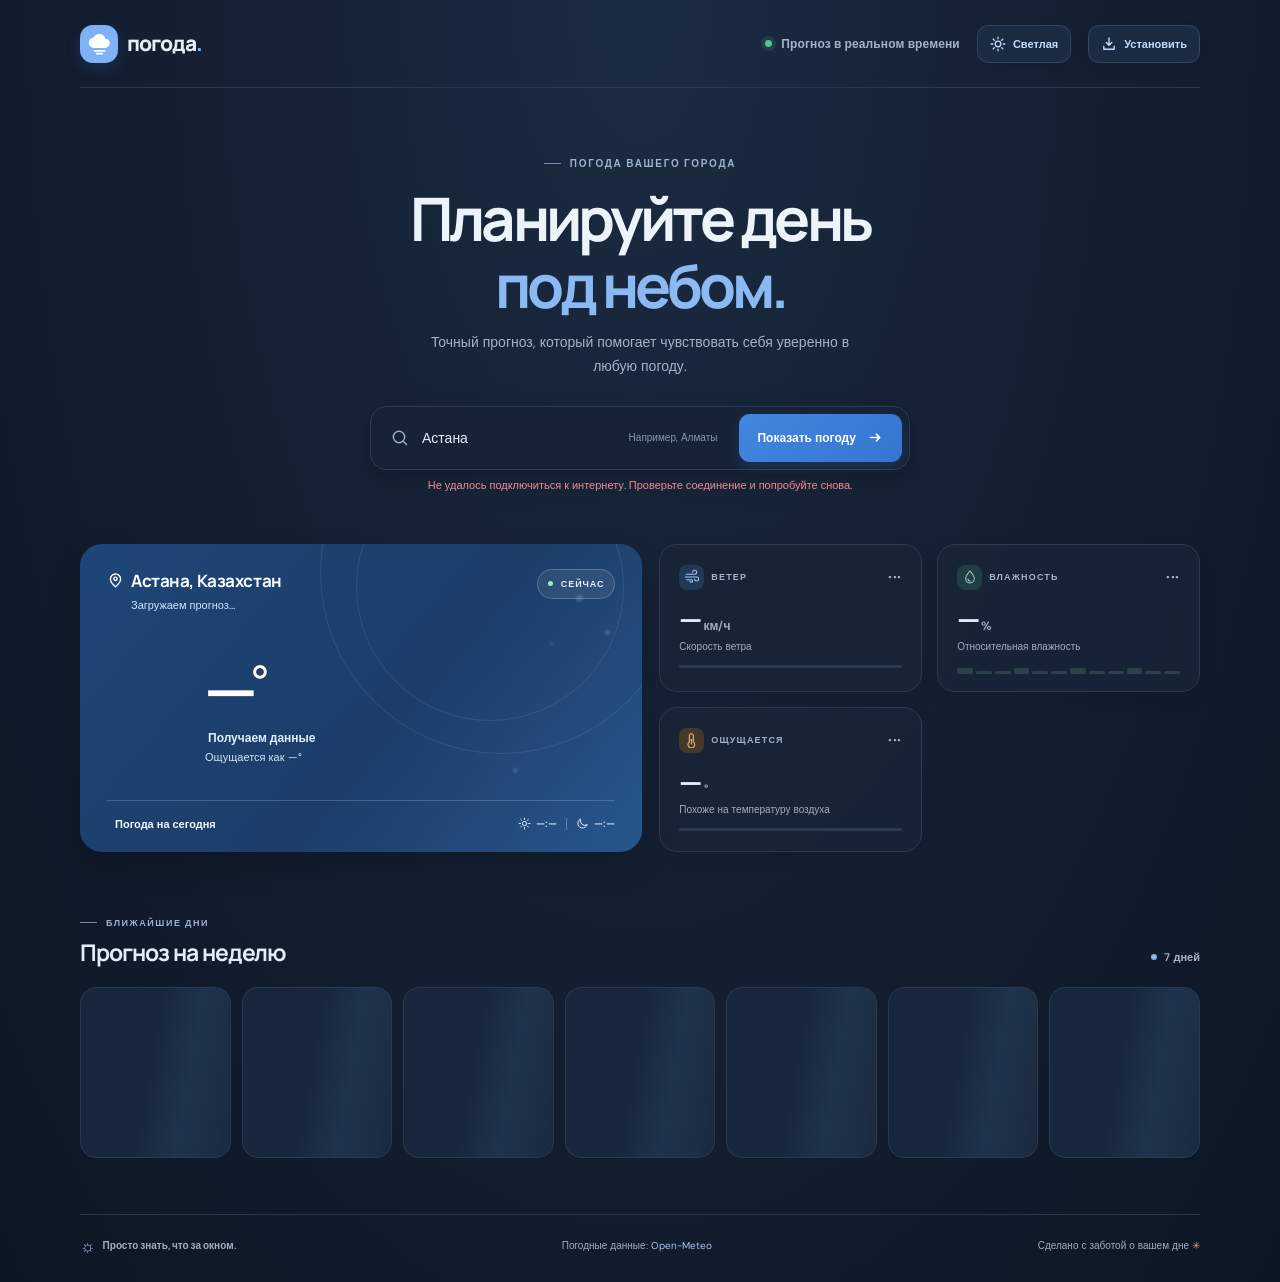
==== commit a6791156: "Add dark theme toggle" ====
--- a/index.html
+++ b/index.html
@@ -1,9 +1,9 @@
 <!doctype html>
-<html lang="ru">
+<html lang="ru" data-theme="dark">
   <head>
     <meta charset="UTF-8" />
     <meta name="viewport" content="width=device-width, initial-scale=1.0" />
-    <meta name="theme-color" content="#f3f7fb" />
+    <meta name="theme-color" content="#101a2a" />
     <meta name="description" content="Простой прогноз погоды на сегодня и на 7 дней." />
     <title>Погода — прогноз рядом</title>
     <link rel="manifest" href="./manifest.webmanifest" />
@@ -12,6 +12,13 @@
     <link rel="preconnect" href="https://fonts.googleapis.com" />
     <link rel="preconnect" href="https://fonts.gstatic.com" crossorigin />
     <link href="https://fonts.googleapis.com/css2?family=DM+Sans:wght@400;500;600;700&family=Manrope:wght@400;500;600;700;800&display=swap" rel="stylesheet" />
+    <script>
+      try {
+        document.documentElement.dataset.theme = localStorage.getItem("weather-theme") || "dark";
+      } catch {
+        document.documentElement.dataset.theme = "dark";
+      }
+    </script>
     <link rel="stylesheet" href="style.css" />
     <script src="app.js" defer></script>
   </head>
@@ -26,6 +33,10 @@
         </a>
         <div class="topbar-actions">
           <div class="topbar-note"><span class="live-dot"></span> Прогноз в реальном времени</div>
+          <button class="theme-button" id="theme-button" type="button" aria-label="Переключить на светлую тему" title="Переключить тему">
+            <svg class="theme-icon" viewBox="0 0 20 20" aria-hidden="true"><circle cx="10" cy="10" r="3.5"/><path d="M10 1.5v2m0 13v2m8.5-8.5h-2m-13 0h-2m14.5-6-1.4 1.4m-9.2 9.2L4 16m12 0-1.4-1.4M4 4l1.4 1.4"/></svg>
+            <span class="theme-label">Светлая</span>
+          </button>
           <button class="install-button" id="install-button" type="button" aria-label="Установить приложение">
             <svg viewBox="0 0 20 20" aria-hidden="true"><path d="M10 2.5v9m0 0 3.5-3.5M10 11.5 6.5 8M3.5 13v3.5h13V13" /></svg>
             <span>Установить</span>
--- a/style.css
+++ b/style.css
@@ -30,6 +30,10 @@
 .install-button:focus-visible { outline: 3px solid #79a9ec88; outline-offset: 2px; }
 .install-button svg { width: 16px; height: 16px; fill: none; stroke: currentColor; stroke-width: 1.7; stroke-linecap: round; stroke-linejoin: round; }
 .install-button[hidden] { display: none; }
+.theme-button { display: inline-flex; align-items: center; justify-content: center; gap: 7px; min-height: 38px; padding: 0 12px; border: 1px solid #dce7f5; border-radius: 11px; color: #3479d8; background: #fff; box-shadow: 0 3px 10px #3151780b; cursor: pointer; font-size: 11px; font-weight: 700; transition: transform .2s ease, box-shadow .2s ease, background .2s ease; }
+.theme-button:hover { background: #f6f9fe; box-shadow: 0 6px 14px #31517814; transform: translateY(-1px); }
+.theme-button:focus-visible { outline: 3px solid #79a9ec88; outline-offset: 2px; }
+.theme-button svg { width: 16px; height: 16px; fill: none; stroke: currentColor; stroke-width: 1.6; stroke-linecap: round; stroke-linejoin: round; }
 .live-dot { width: 7px; height: 7px; background: #55c697; display: inline-block; border-radius: 50%; box-shadow: 0 0 0 4px #55c69722; }
 .intro { max-width: 630px; margin: 69px auto 50px; text-align: center; }
 .eyebrow { display: flex; align-items: center; justify-content: center; gap: 9px; color: #6987ae; font-size: 10px; font-weight: 700; letter-spacing: .17em; }
@@ -62,6 +66,7 @@
 .city-option-sub { color: #94a2b4; font-size: 11px; }
 .city-option-arrow { color: #9caec2; }
 .form-message { min-height: 16px; margin: 8px 0 0; color: #da5962; font-size: 11px; }
+.form-message.is-info { color: #547ca9; }
 .form-message:empty { visibility: hidden; }
 .weather-layout { display: grid; grid-template-columns: 1.04fr 1fr; gap: 17px; transition: opacity .25s ease; }
 .weather-layout.is-loading { opacity: .67; }
@@ -226,4 +231,72 @@
   .topbar-note { display: none; }
   .install-button { width: 39px; min-height: 39px; padding: 0; }
   .install-button span { position: absolute; width: 1px; height: 1px; overflow: hidden; clip: rect(0, 0, 0, 0); white-space: nowrap; }
-}
+  .theme-button { width: 39px; min-height: 39px; padding: 0; }
+  .theme-label { position: absolute; width: 1px; height: 1px; overflow: hidden; clip: rect(0, 0, 0, 0); white-space: nowrap; }
+}
+
+:root[data-theme="dark"] {
+  color-scheme: dark;
+  --ink: #e6edf7;
+  --muted: #a1b0c3;
+  --blue: #7fb2f4;
+  --blue-dark: #5e99e9;
+  --line: #2a3a50;
+  --paper: #17263b;
+  --bg: #101a2a;
+}
+:root[data-theme="dark"] body { color: var(--ink); background: radial-gradient(ellipse at 50% 0%, #1b2b41 0%, #101a2a 43rem, #0d1624 100%); }
+:root[data-theme="dark"] .topbar { border-color: #2a394e; }
+:root[data-theme="dark"] .topbar-note { color: #a4b3c6; }
+:root[data-theme="dark"] .eyebrow { color: #9bb2d1; }
+:root[data-theme="dark"] .eyebrow-line { background: #6f8fb7; }
+:root[data-theme="dark"] h1 { color: #edf3fb; }
+:root[data-theme="dark"] h1 span { color: #8ab9f4; }
+:root[data-theme="dark"] h2 { color: #e3ecf8; }
+:root[data-theme="dark"] .intro-copy { color: #a5b3c5; }
+:root[data-theme="dark"] .search-form { border-color: #2b3b51; background: rgba(23, 36, 55, .94); box-shadow: 0 11px 30px #00000024, 0 2px 7px #00000014; }
+:root[data-theme="dark"] .search-icon { stroke: #9aacc3; }
+:root[data-theme="dark"] .search-box input { color: #e7eef8; }
+:root[data-theme="dark"] .search-box input::placeholder { color: #91a1b6; }
+:root[data-theme="dark"] .input-hint { color: #8798ae; }
+:root[data-theme="dark"] .search-results { border-color: #30425a; background: #17263b; box-shadow: 0 16px 40px #00000040; }
+:root[data-theme="dark"] .city-option { color: #e5edf8; }
+:root[data-theme="dark"] .city-option:hover,
+:root[data-theme="dark"] .city-option:focus-visible { background: #22344c; }
+:root[data-theme="dark"] .city-option-pin { color: #9bc4fb; background: #243b58; }
+:root[data-theme="dark"] .city-option-sub,
+:root[data-theme="dark"] .city-option-arrow { color: #9aabc0; }
+:root[data-theme="dark"] .form-message { color: #ff929b; }
+:root[data-theme="dark"] .form-message.is-info { color: #a7c9f1; }
+:root[data-theme="dark"] .current-card { background: linear-gradient(130deg, #1e4678 0%, #1c3d68 56%, #28578d 100%); box-shadow: 0 14px 30px #00000030; }
+:root[data-theme="dark"] .detail-card,
+:root[data-theme="dark"] .forecast-card { border-color: #2a3a50; background: rgba(23, 36, 55, .92); box-shadow: 0 5px 18px #00000018; }
+:root[data-theme="dark"] .detail-card:hover,
+:root[data-theme="dark"] .forecast-card:hover { box-shadow: 0 12px 26px #00000035; }
+:root[data-theme="dark"] .detail-heading { color: #a2b2c7; }
+:root[data-theme="dark"] .detail-value { color: #e5edf8; }
+:root[data-theme="dark"] .detail-value small,
+:root[data-theme="dark"] .detail-note { color: #a0aec0; }
+:root[data-theme="dark"] .wind-icon { color: #9ac3f8; background: #213957; }
+:root[data-theme="dark"] .humidity-icon { color: #8ed1ca; background: #203e43; }
+:root[data-theme="dark"] .feels-icon { color: #edbd82; background: #453827; }
+:root[data-theme="dark"] .wind-meter,
+:root[data-theme="dark"] .feels-track { background: #2b3b51; }
+:root[data-theme="dark"] .humidity-bars i { background: #294347; }
+:root[data-theme="dark"] .humidity-bars i.active { background: #62b8ae; }
+:root[data-theme="dark"] .week-label { color: #a6b5c8; }
+:root[data-theme="dark"] .week-label-dot { background: #83b4f3; }
+:root[data-theme="dark"] .forecast-day { color: #d4dfed; }
+:root[data-theme="dark"] .forecast-date { color: #9aaabe; }
+:root[data-theme="dark"] .forecast-max { color: #d9e8fb; }
+:root[data-theme="dark"] .forecast-min { color: #a2b0c1; }
+:root[data-theme="dark"] .forecast-rain { color: #7ec8ec; }
+:root[data-theme="dark"] .forecast-skeleton { border-color: #293a50; background: linear-gradient(100deg, #17263b 25%, #20334c 38%, #17263b 60%); background-size: 200% 100%; }
+:root[data-theme="dark"] .footer { border-color: #2a394e; color: #a0aec0; }
+:root[data-theme="dark"] .footer a { color: #a6c7ef; }
+:root[data-theme="dark"] .footer a:hover { color: #d2e6ff; }
+:root[data-theme="dark"] .footer-mark { color: #9dc4f5; }
+:root[data-theme="dark"] .install-button,
+:root[data-theme="dark"] .theme-button { border-color: #354860; color: #c2dcff; background: #1b2b42; box-shadow: 0 3px 10px #00000018; }
+:root[data-theme="dark"] .install-button:hover,
+:root[data-theme="dark"] .theme-button:hover { background: #253a55; box-shadow: 0 6px 14px #00000025; }
